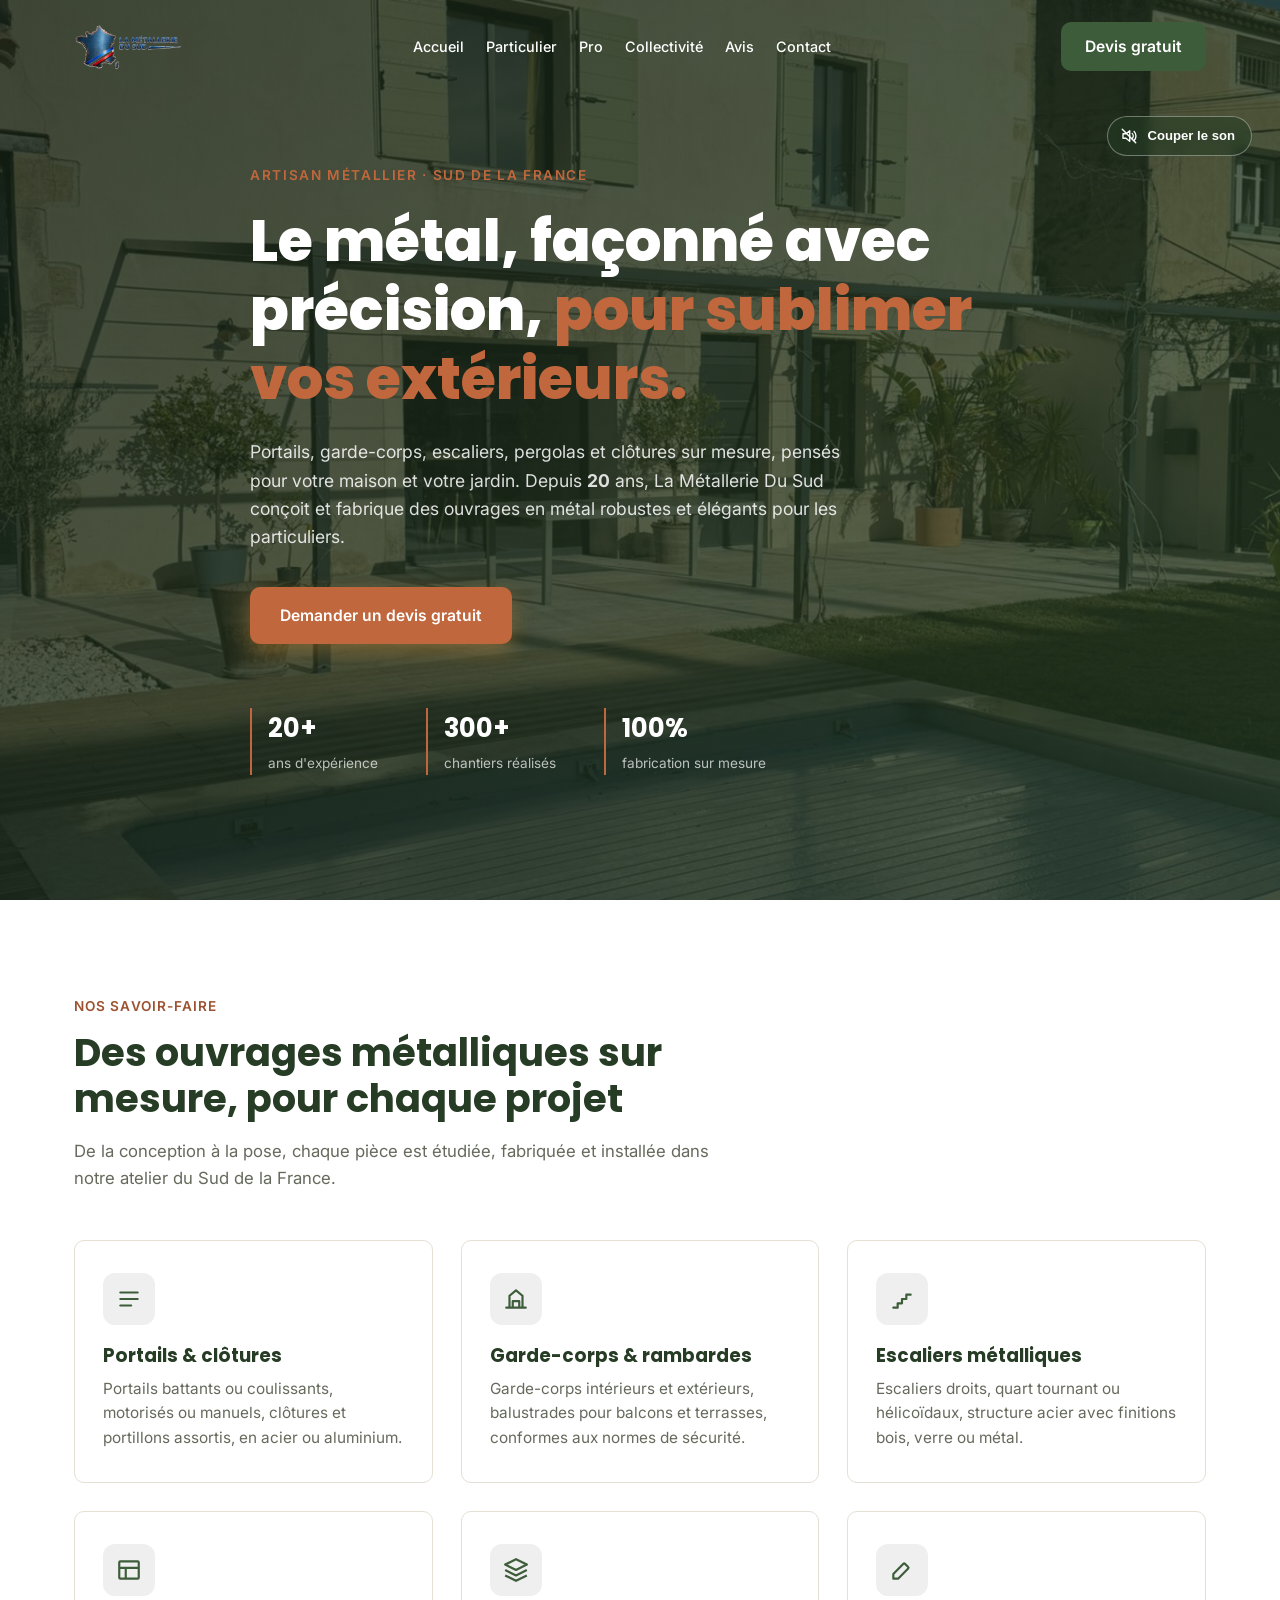
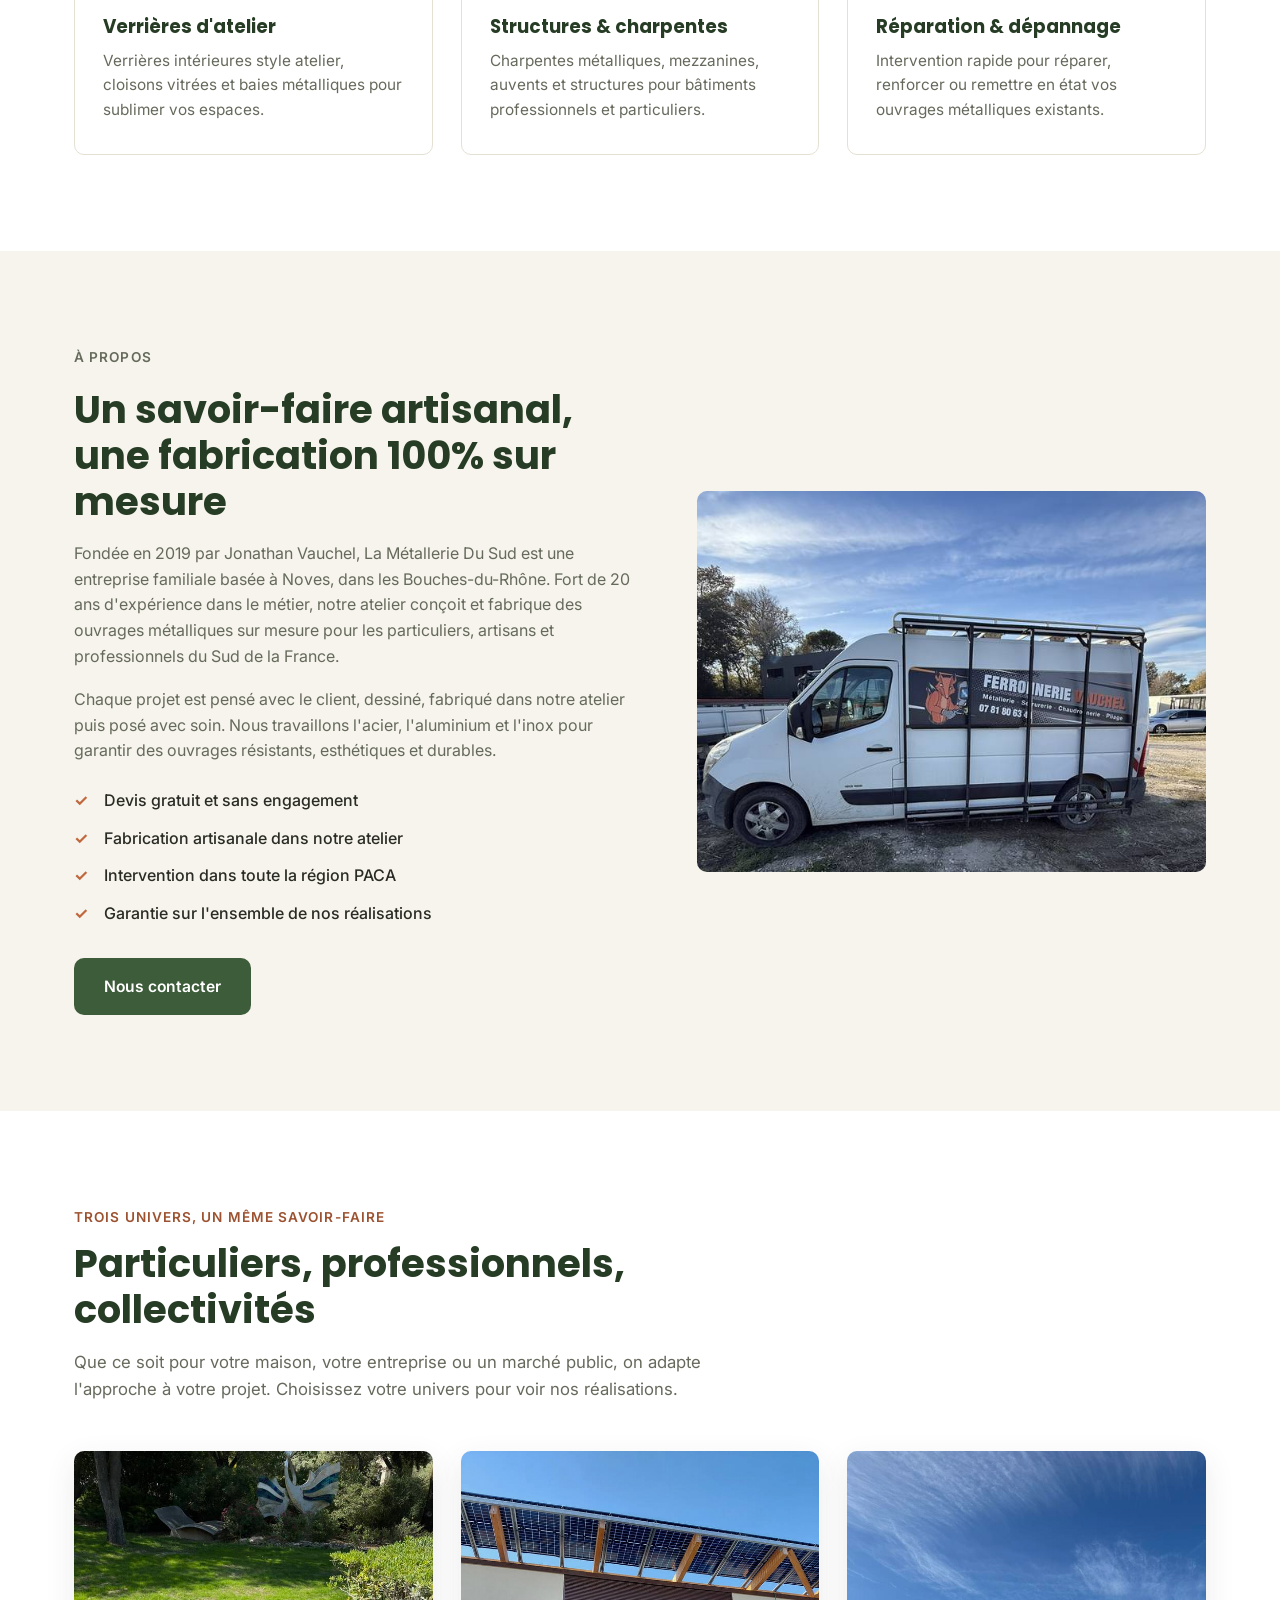
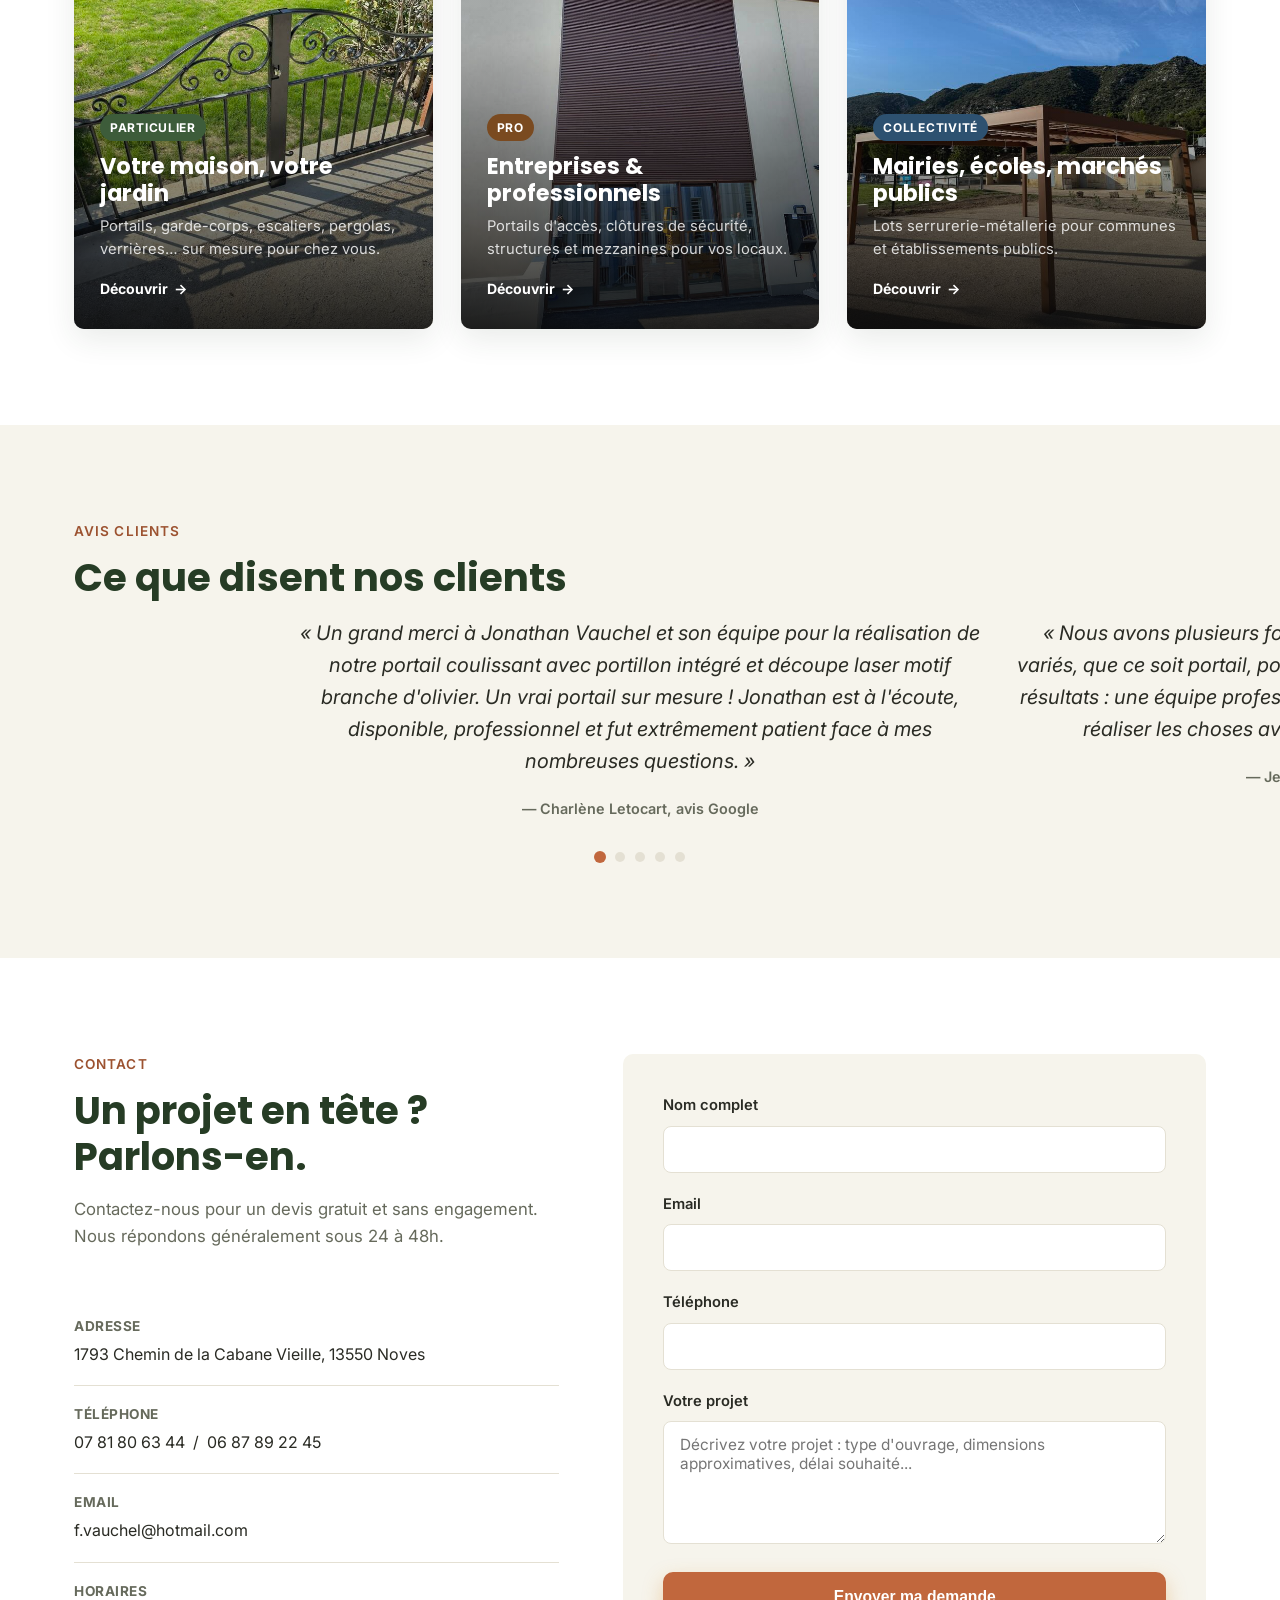
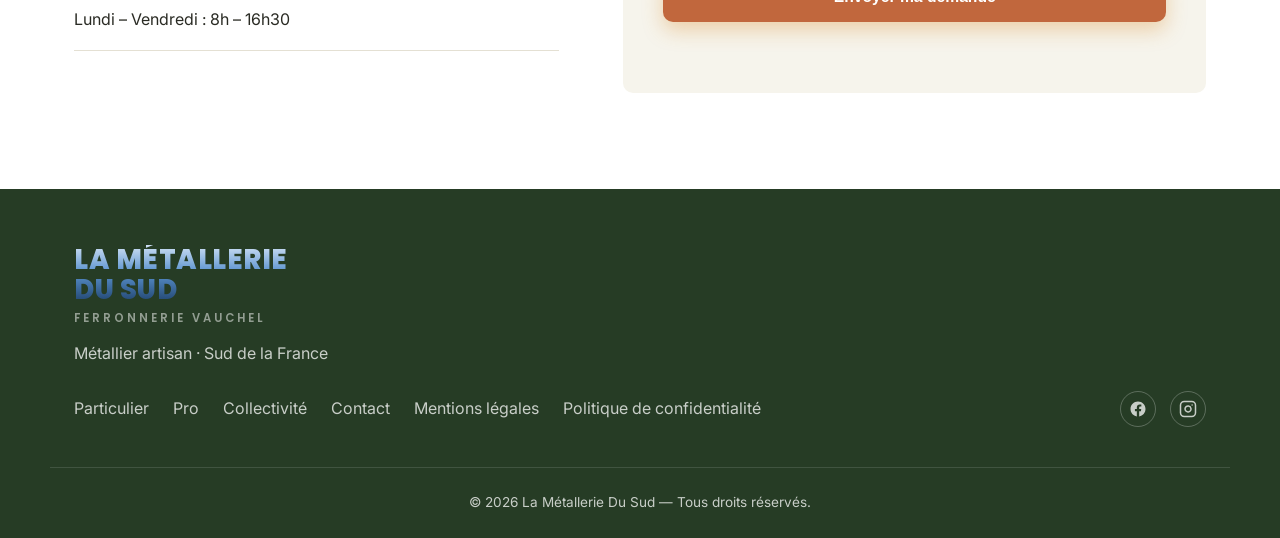
==== index.html @ c9670562 "Add files via upload" ====
<!DOCTYPE html>
<html lang="fr">
<head>
  <meta charset="UTF-8" />
  <meta name="viewport" content="width=device-width, initial-scale=1.0" />
  <title>La Métallerie Du Sud | Métallier artisan &ndash; Portails, Garde-corps, Escaliers sur mesure</title>
  <meta name="description" content="La Métallerie Du Sud, artisan métallier dans le Sud de la France : portails, garde-corps, escaliers, verrières et structures métalliques sur mesure. Devis gratuit." />

  <!-- ============================================================
       POLICE (optionnel) : tu peux remplacer par une autre police
       Google Fonts, ou la supprimer si tu préfères une police système.
  ============================================================= -->
  <link rel="preconnect" href="https://fonts.googleapis.com" />
  <link rel="preconnect" href="https://fonts.gstatic.com" crossorigin />
  <link href="https://fonts.googleapis.com/css2?family=Poppins:wght@600;700;800&family=Inter:wght@400;500;600&display=swap" rel="stylesheet" />

  <link rel="stylesheet" href="css/style.css" />

  <!-- Favicon simple (à remplacer par ton propre favicon.ico si tu en as un) -->
  <link rel="icon" href="data:image/svg+xml,<svg xmlns=%22http://www.w3.org/2000/svg%22 viewBox=%220 0 100 100%22><text y=%22.9em%22 font-size=%2290%22>🔩</text></svg>" />
</head>
<body>

  <!-- ============================================================
       HEADER / NAVIGATION
  ============================================================= -->
  <header class="site-header" id="site-header">
    <div class="container header-inner">
      <a href="#accueil" class="logo">
        <img src="[data-uri]" alt="La Métallerie Du Sud - Ferronnerie Vauchel" class="logo-img" />
      </a>

      <nav class="main-nav" id="main-nav">
        <ul>
          <li><a href="#accueil" class="nav-link">Accueil</a></li>
          <li><a href="particulier.html" class="nav-link">Particulier</a></li>
          <li><a href="tertiaire.html" class="nav-link">Pro</a></li>
          <li><a href="collectivite.html" class="nav-link">Collectivité</a></li>
          <li><a href="#avis" class="nav-link">Avis</a></li>
          <li><a href="#contact" class="nav-link">Contact</a></li>
        </ul>
      </nav>

      <a href="#contact" class="btn btn-primary btn-header">Devis gratuit</a>

      <button class="burger" id="burger" aria-label="Ouvrir le menu" aria-expanded="false">
        <span></span><span></span><span></span>
      </button>
    </div>
  </header>

  <button type="button" id="sound-toggle" class="sound-toggle" aria-pressed="false" aria-label="Activer l'ambiance sonore (chants d'oiseaux)">
    <svg class="sound-icon" viewBox="0 0 24 24" fill="none" aria-hidden="true">
      <path d="M4 9v6h4l5 4V5L8 9H4Z" stroke="currentColor" stroke-width="1.8" stroke-linejoin="round"/>
      <path class="wave" d="M16.2 8.5a5 5 0 0 1 0 7M18.8 6a8.5 8.5 0 0 1 0 12" stroke="currentColor" stroke-width="1.8" stroke-linecap="round"/>
      <path class="muted-line" d="M3 3l18 18" stroke="currentColor" stroke-width="1.8" stroke-linecap="round"/>
    </svg>
    <span class="sound-label-off">Ambiance sonore</span>
    <span class="sound-label-on">Couper le son</span>
  </button>
  <audio id="ambiance-audio" loop preload="auto">
    <source src="[data-uri]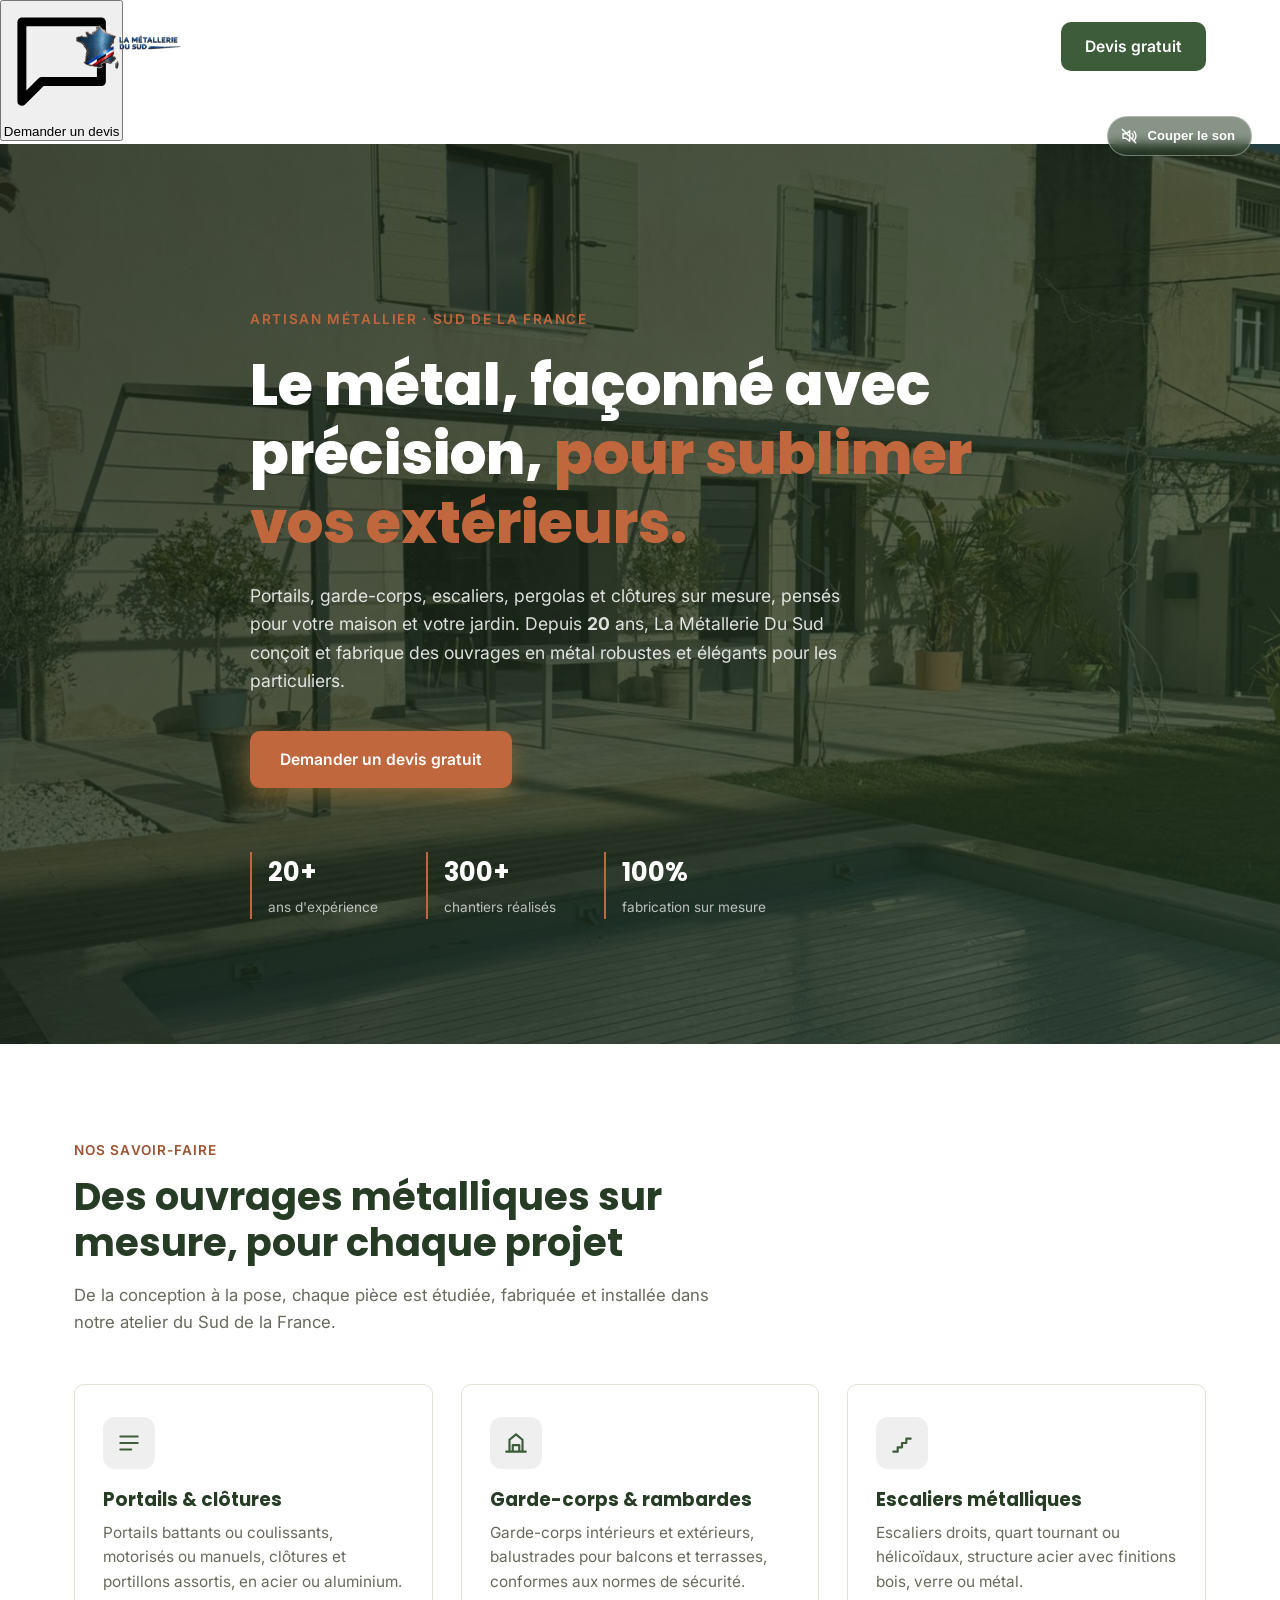
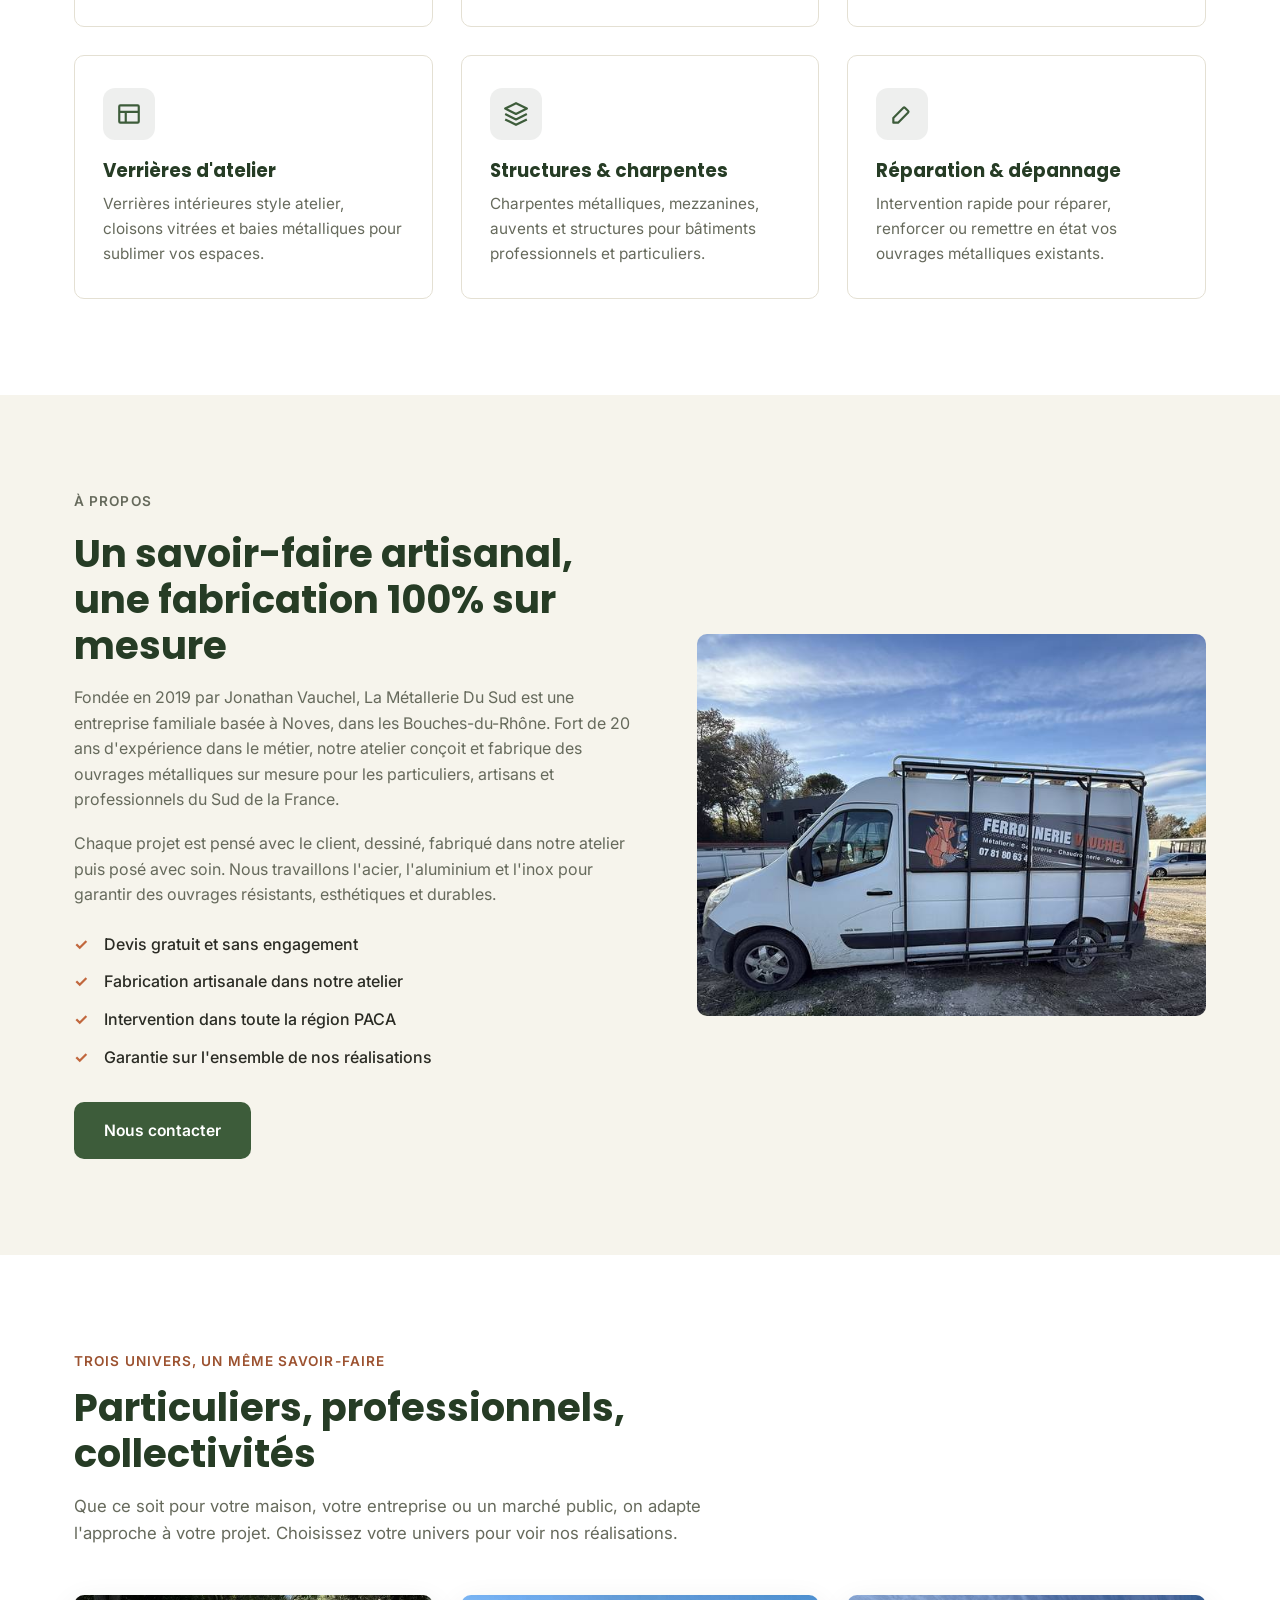
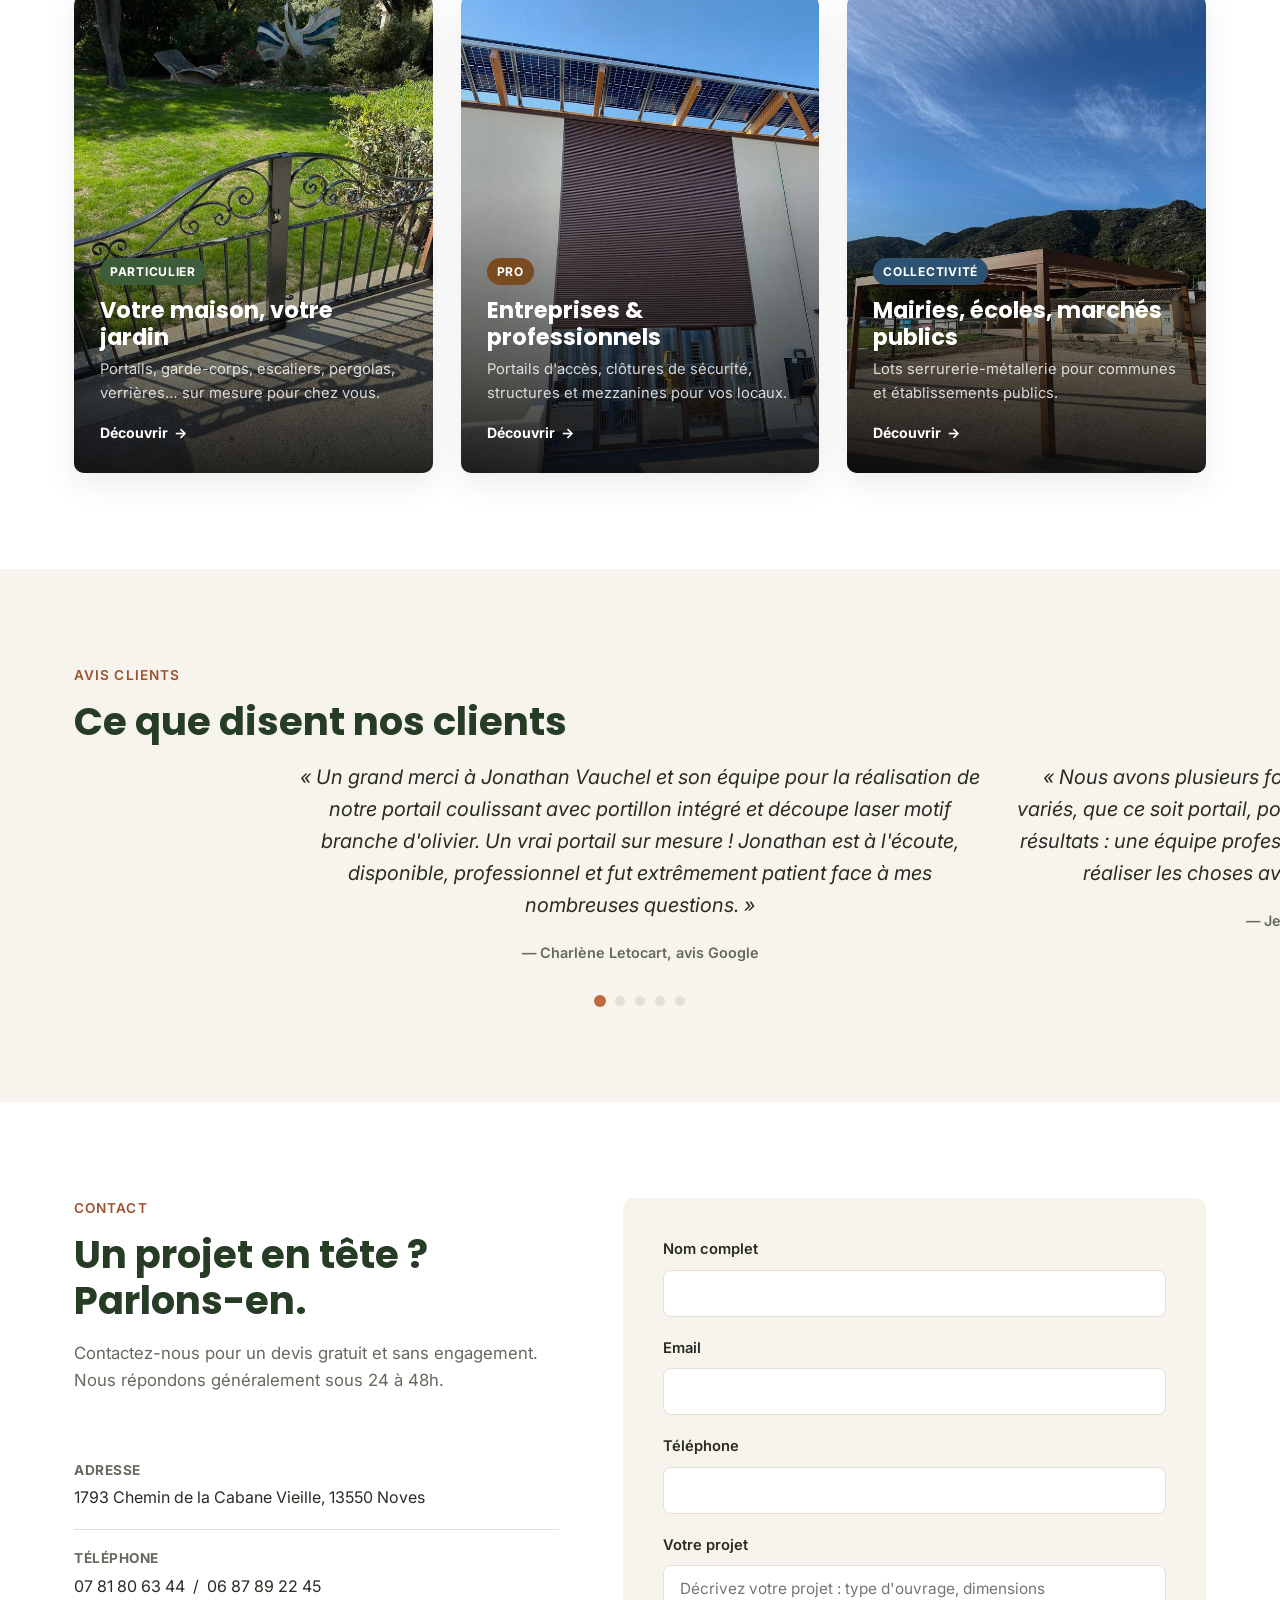
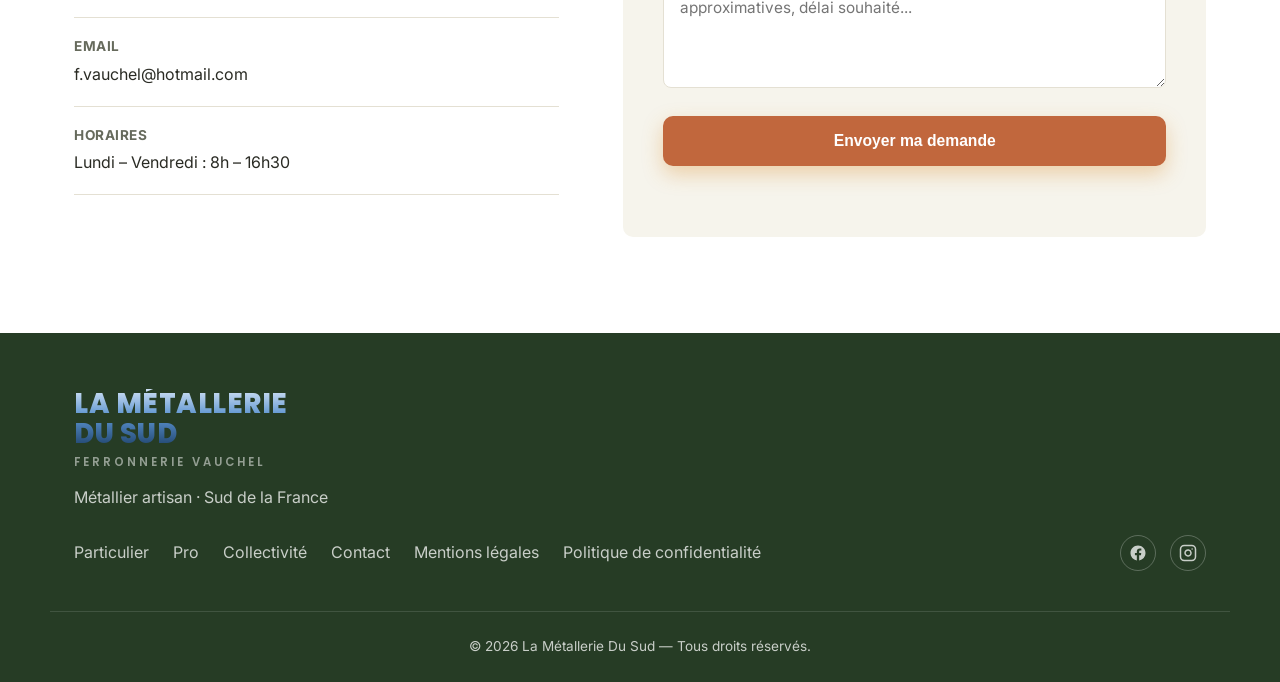
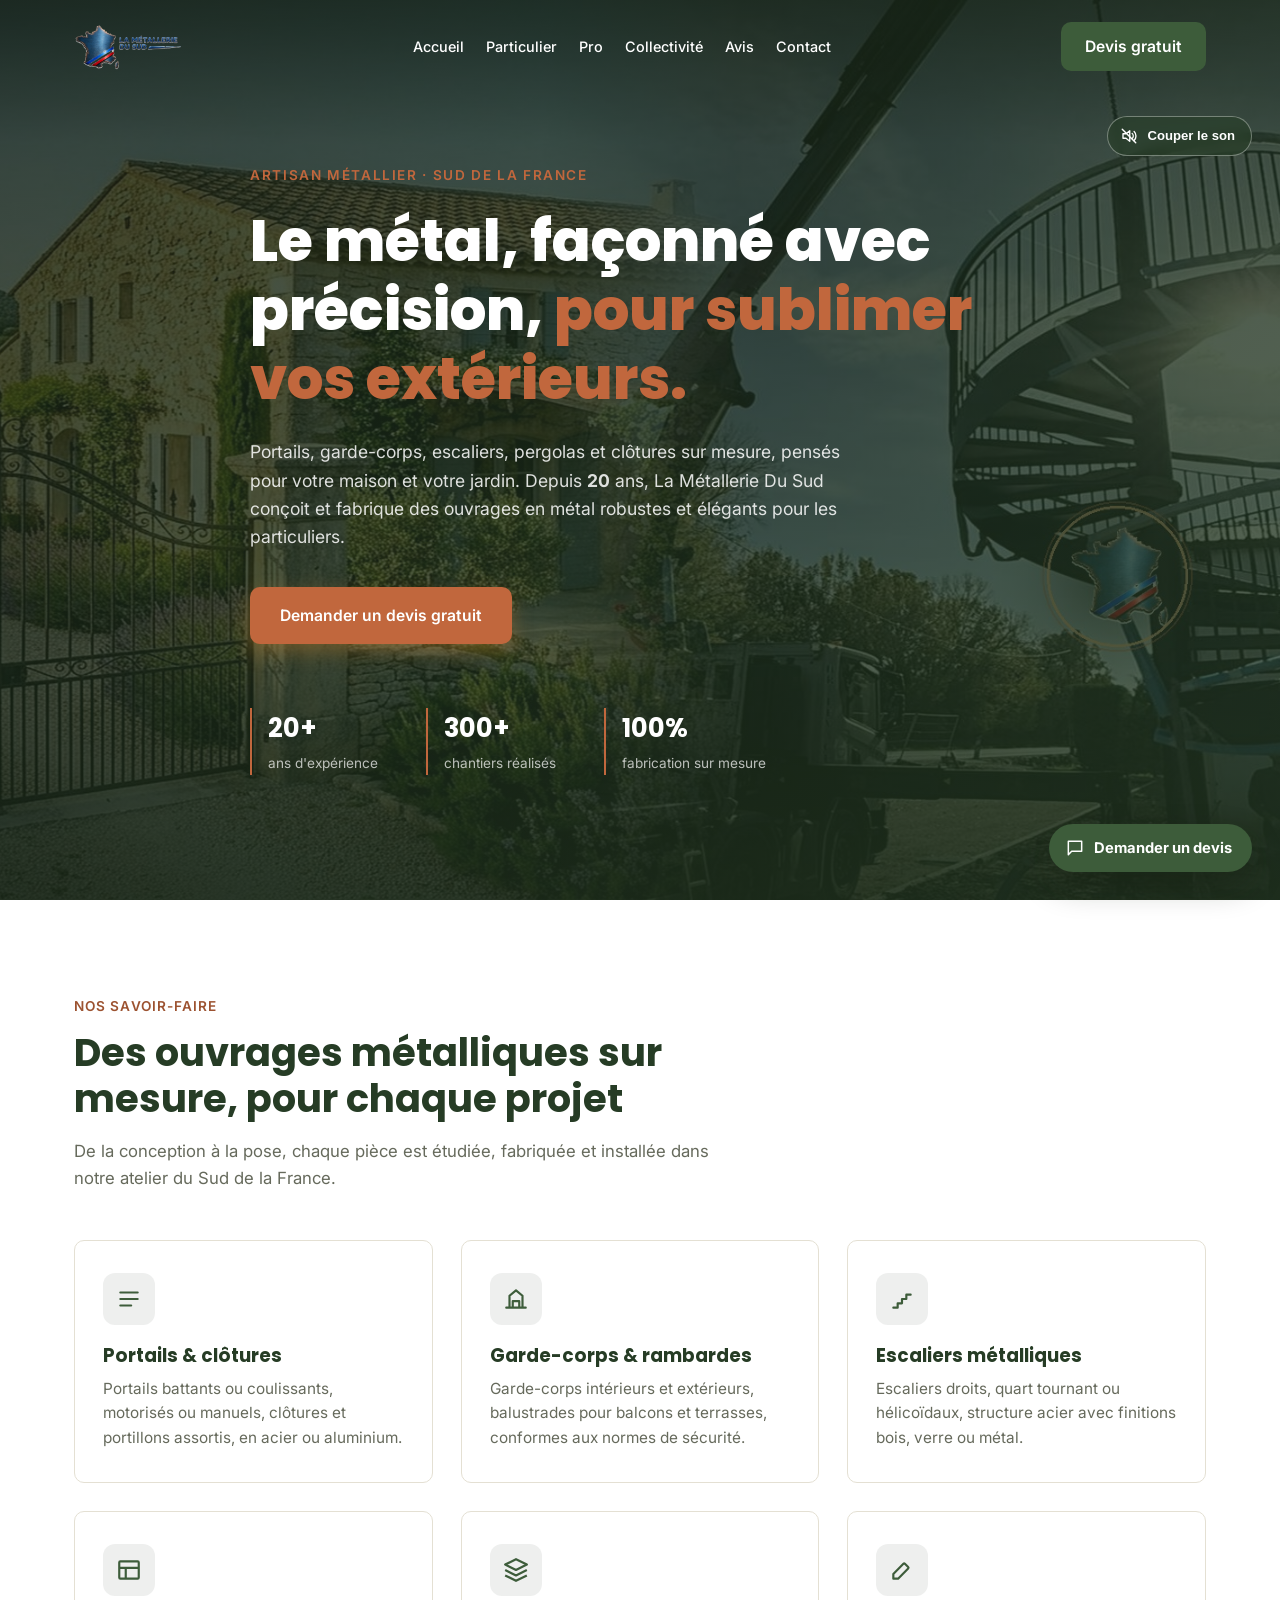
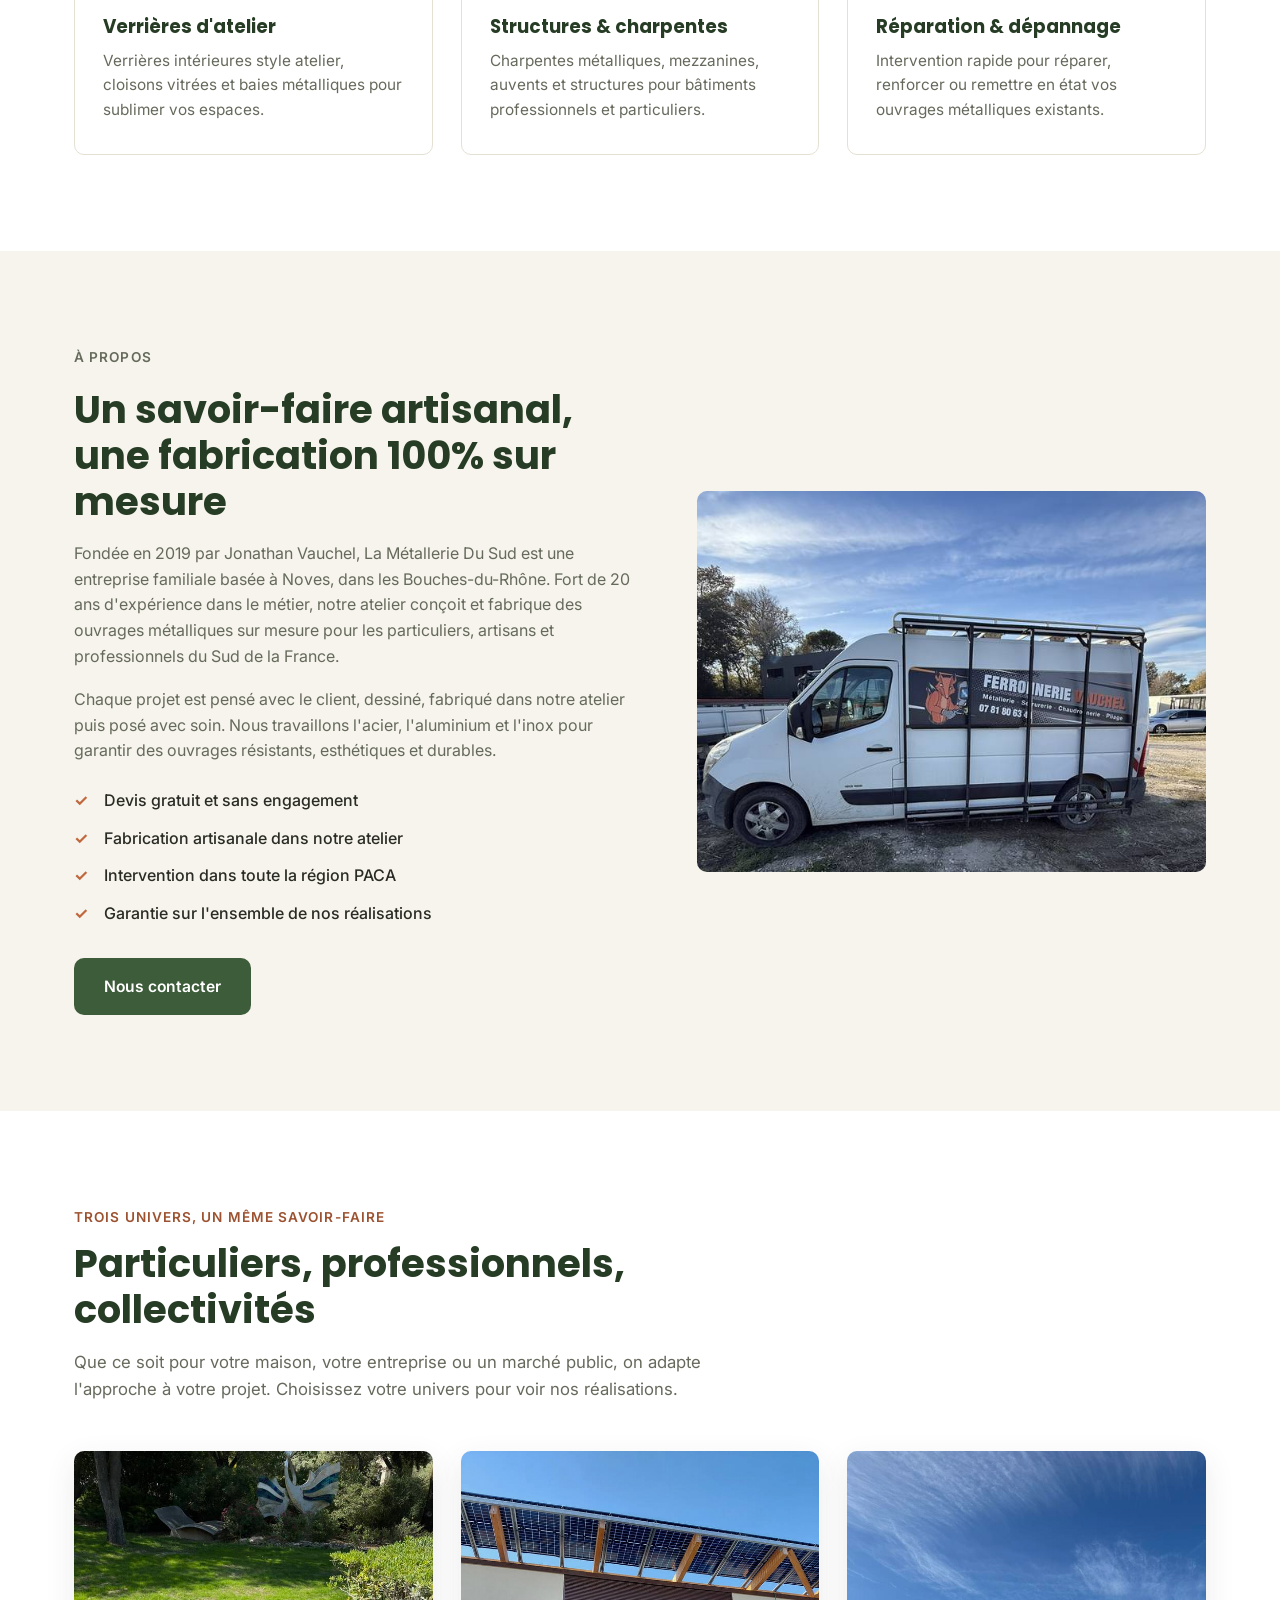
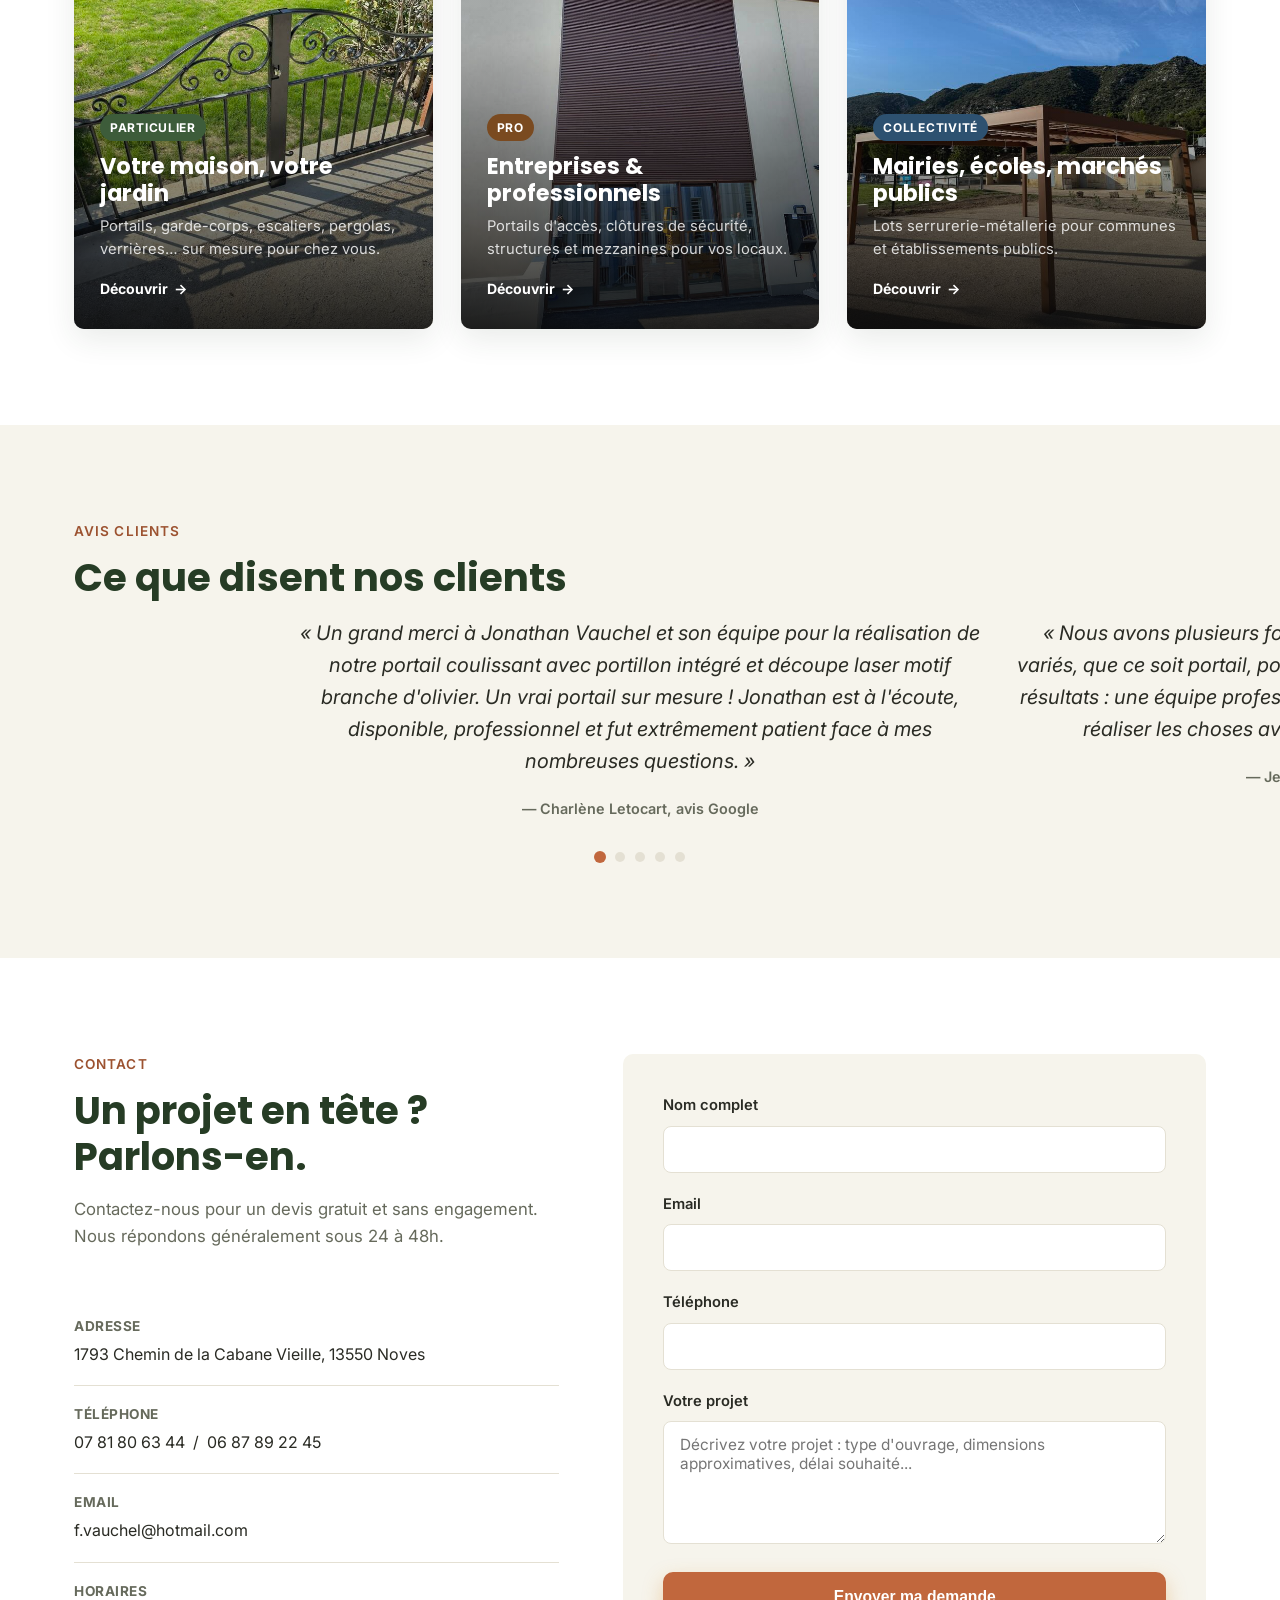
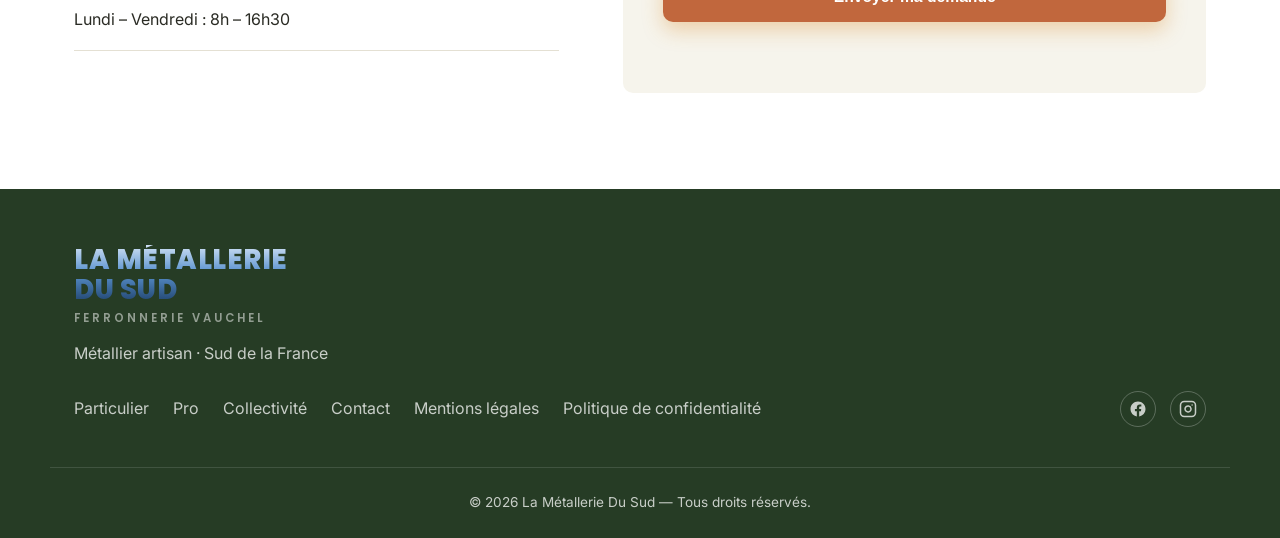
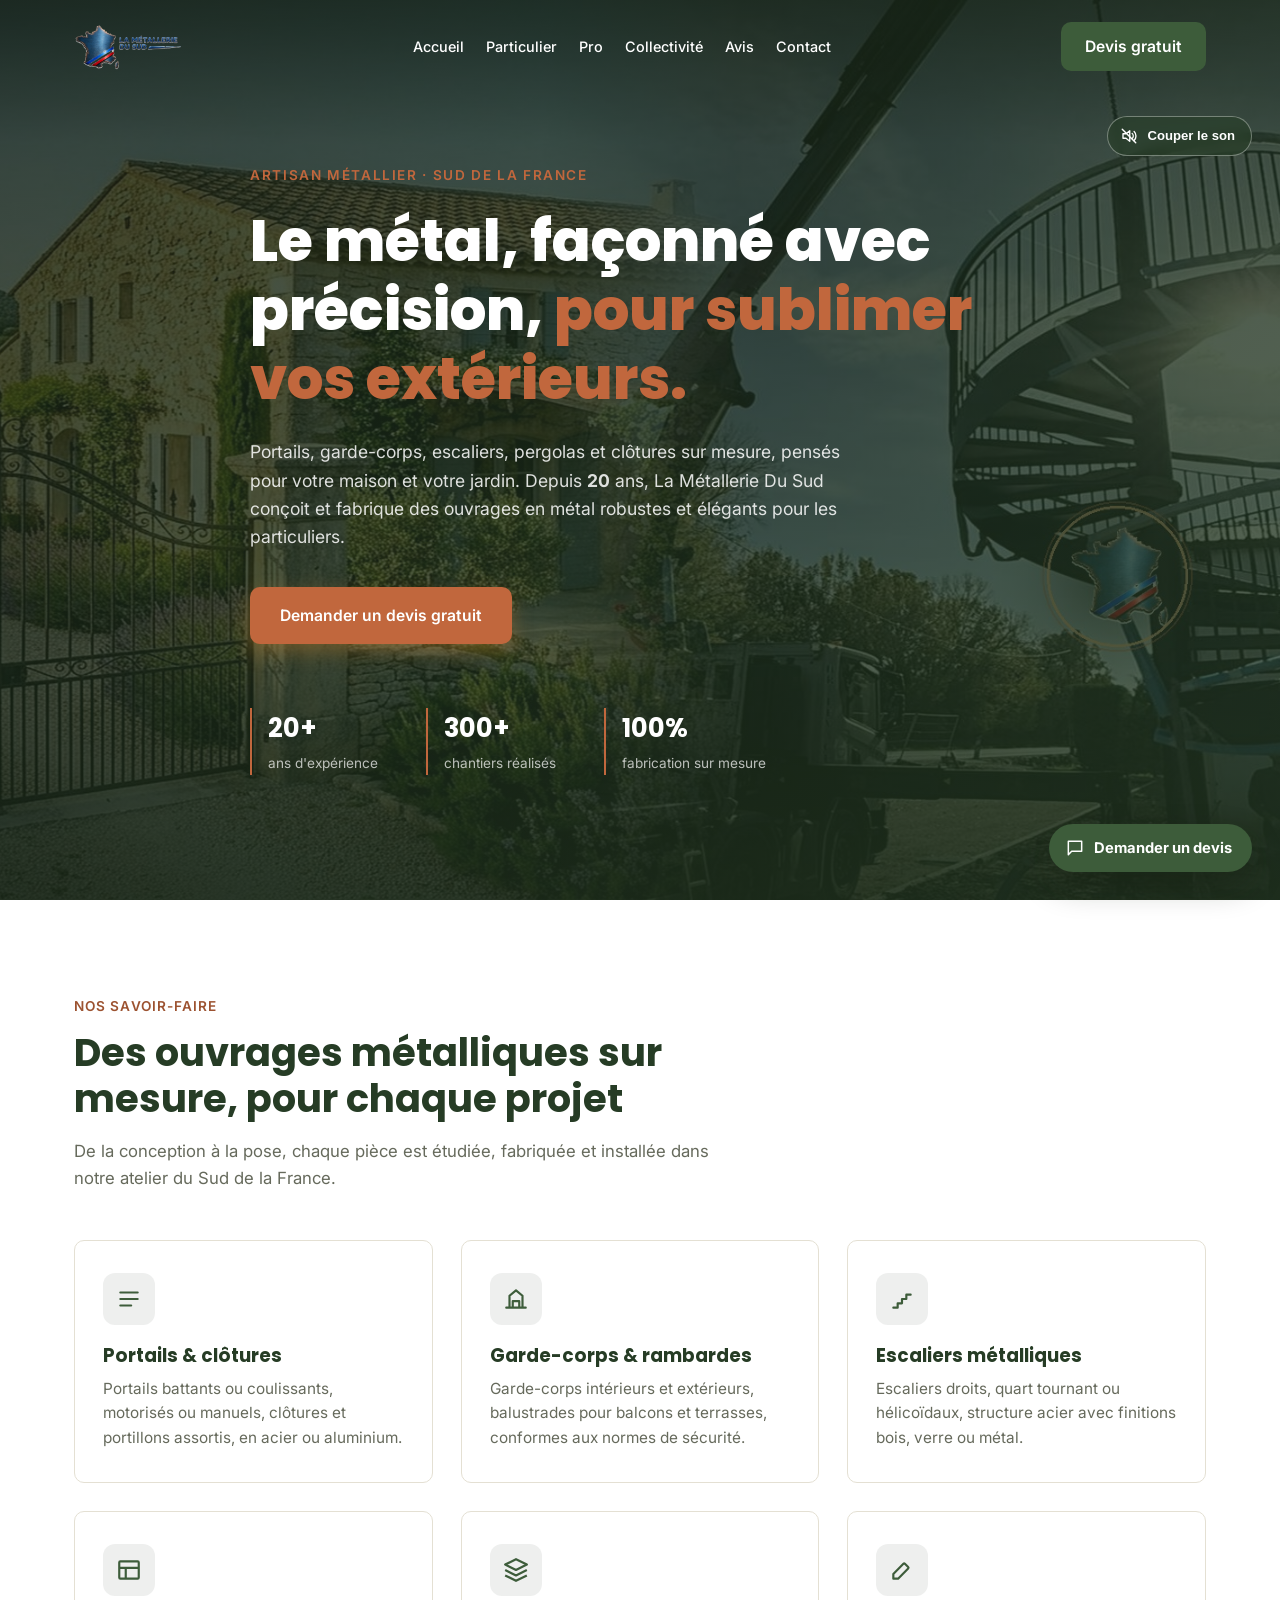
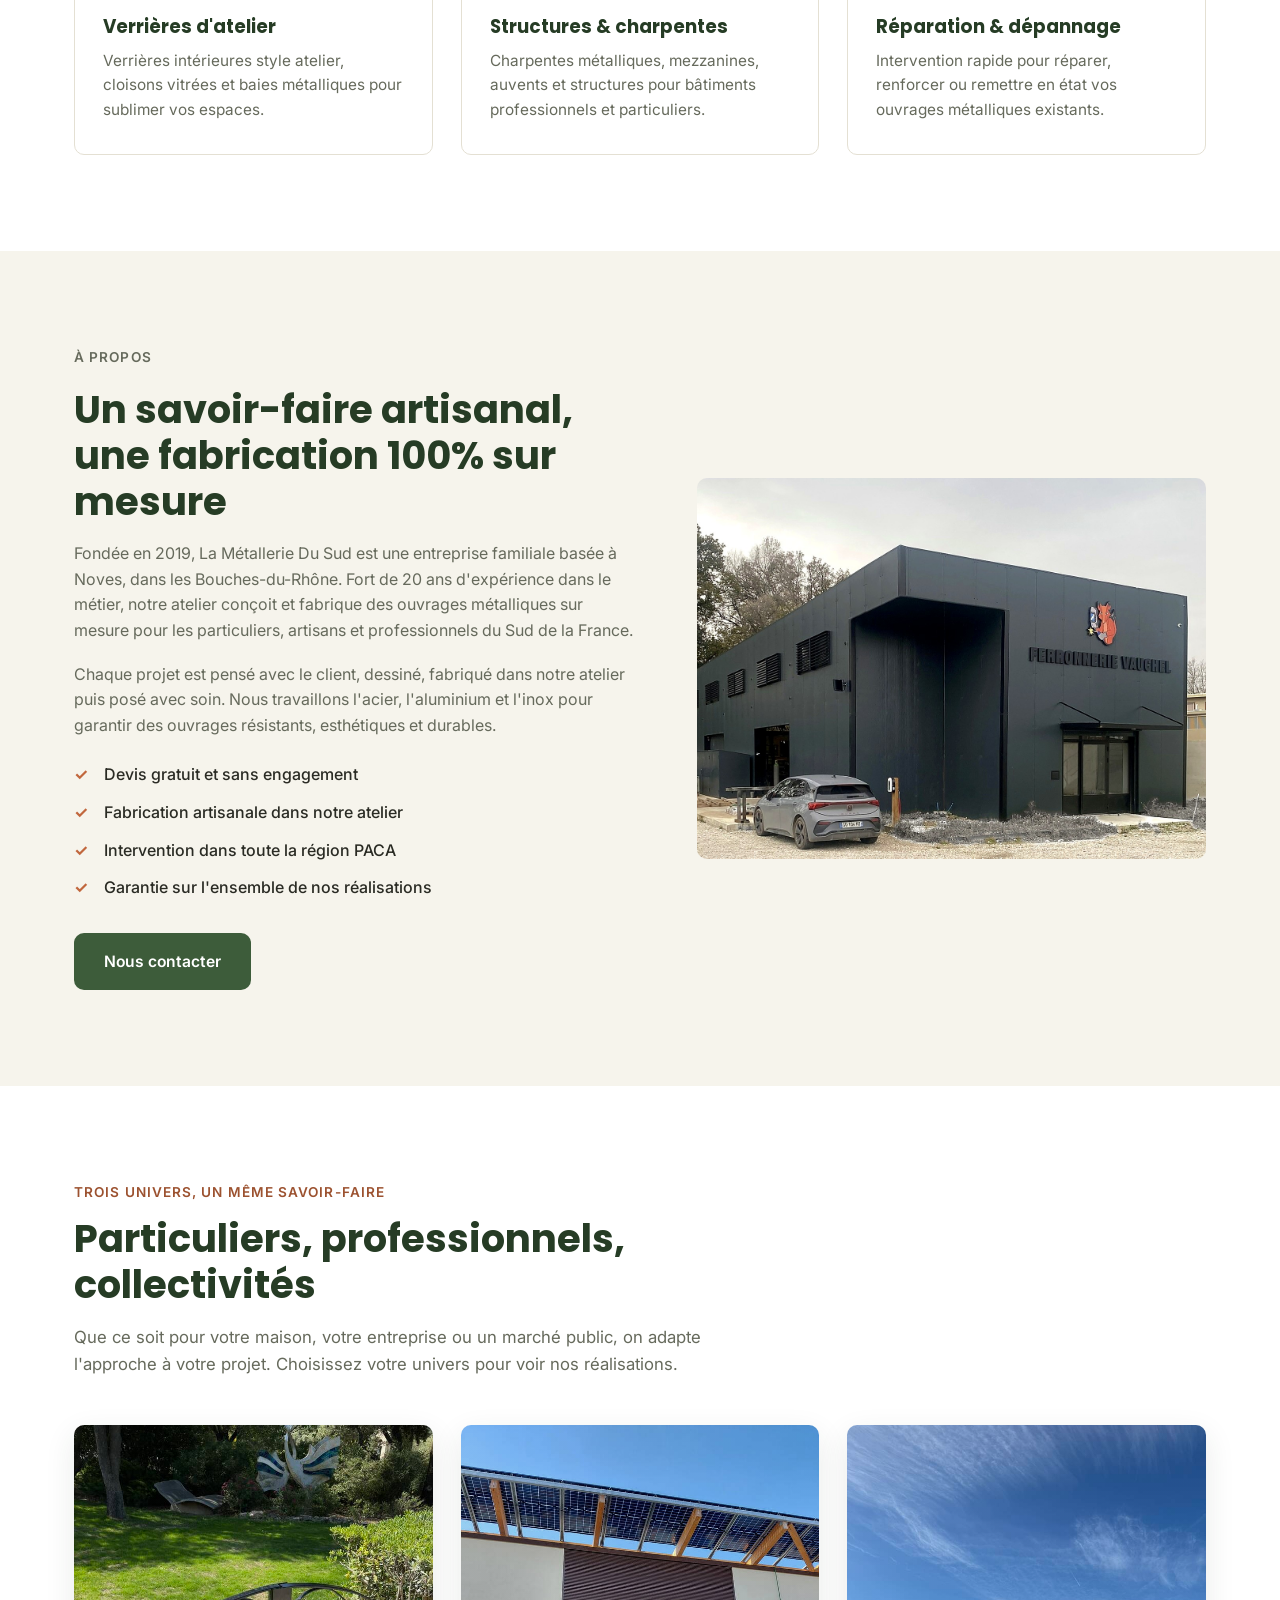
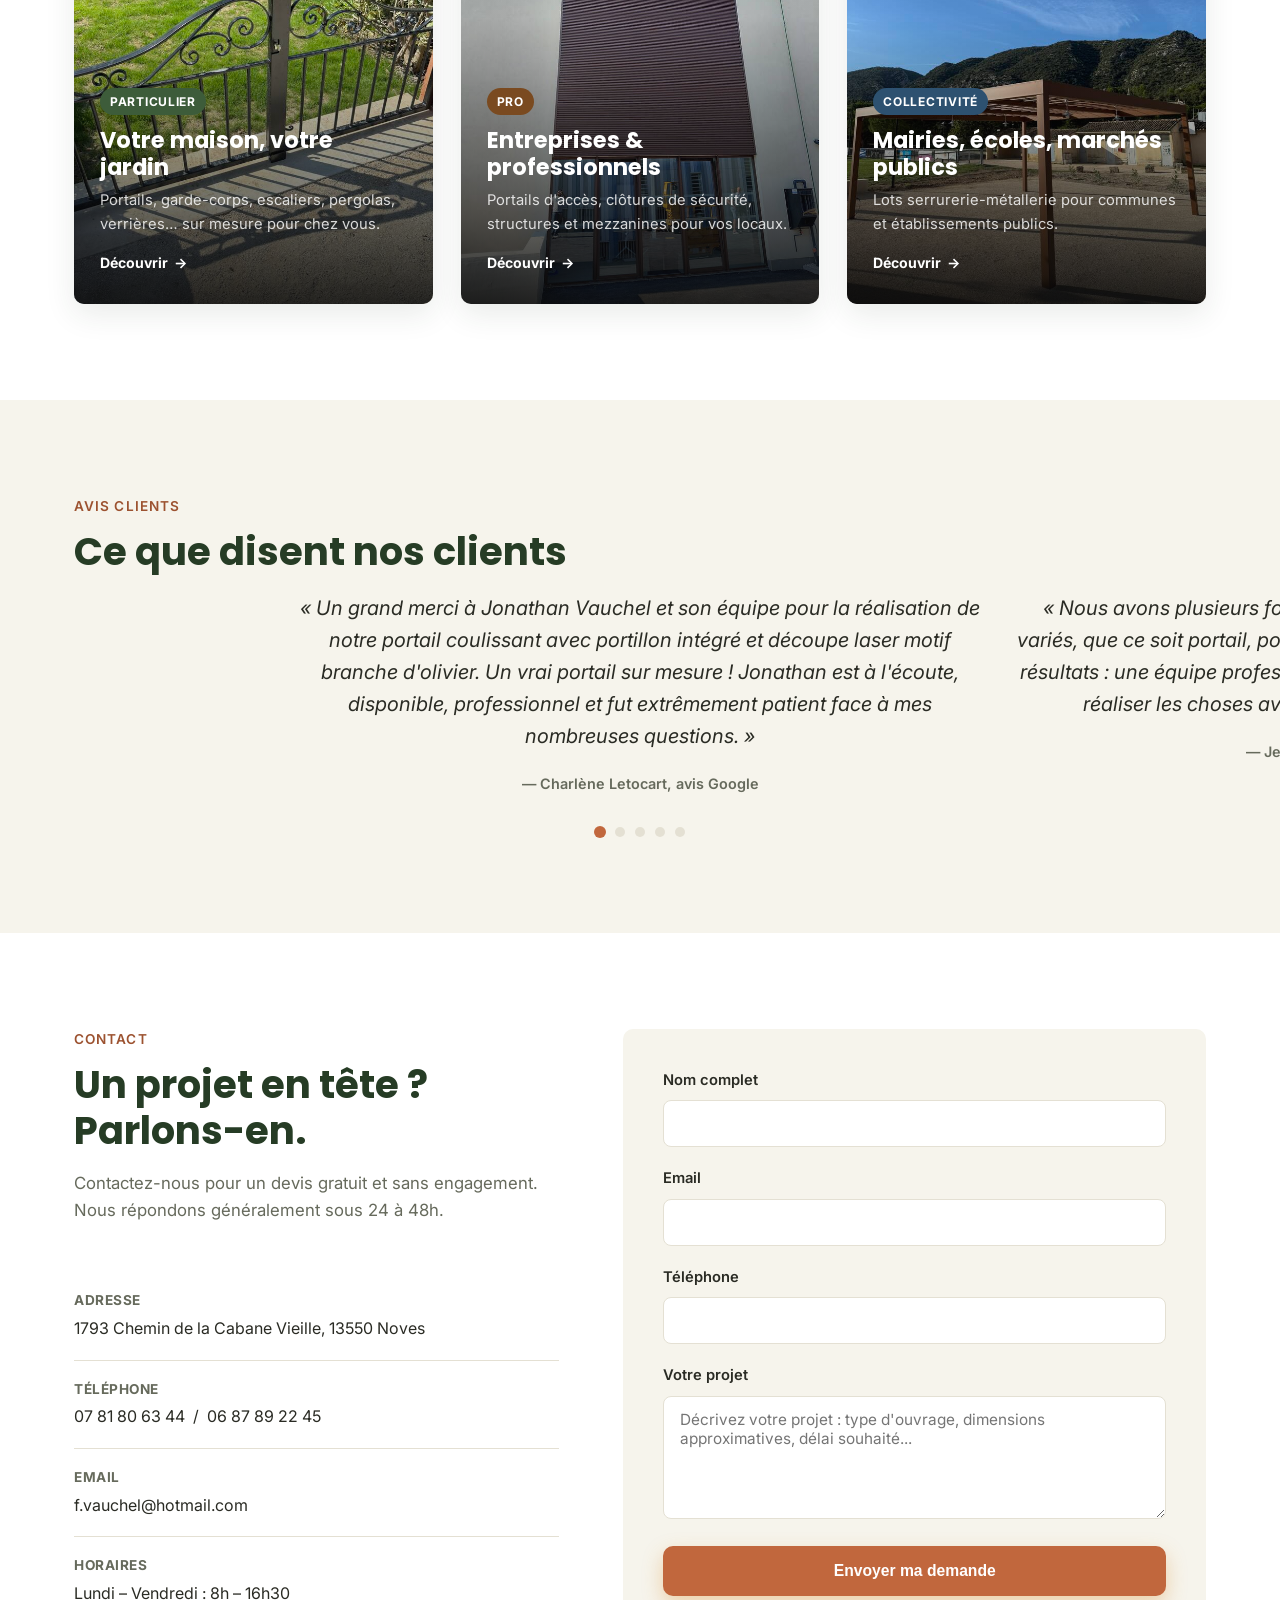
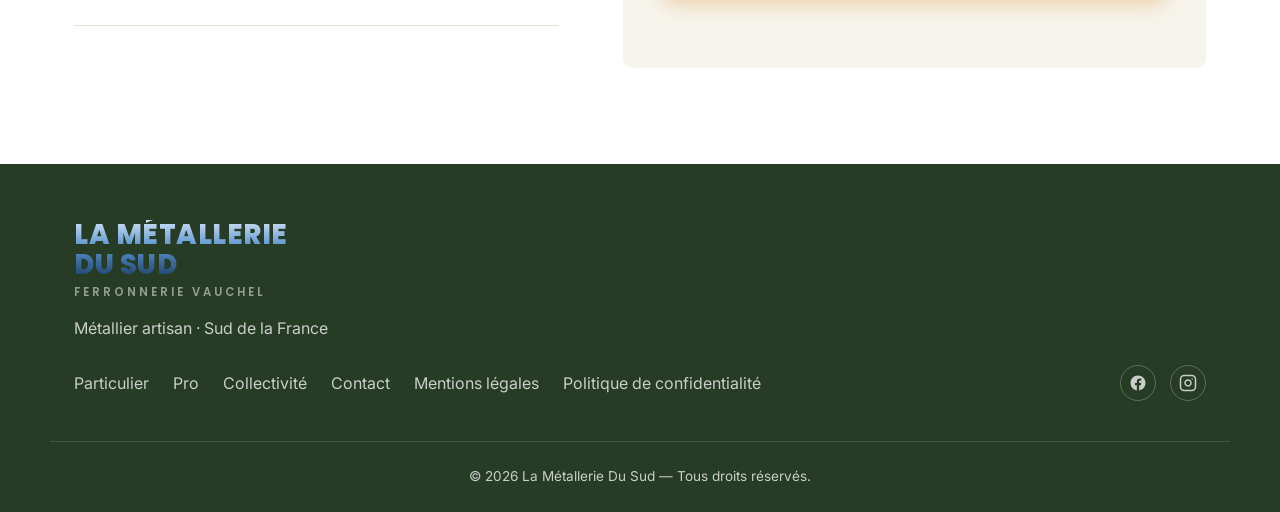
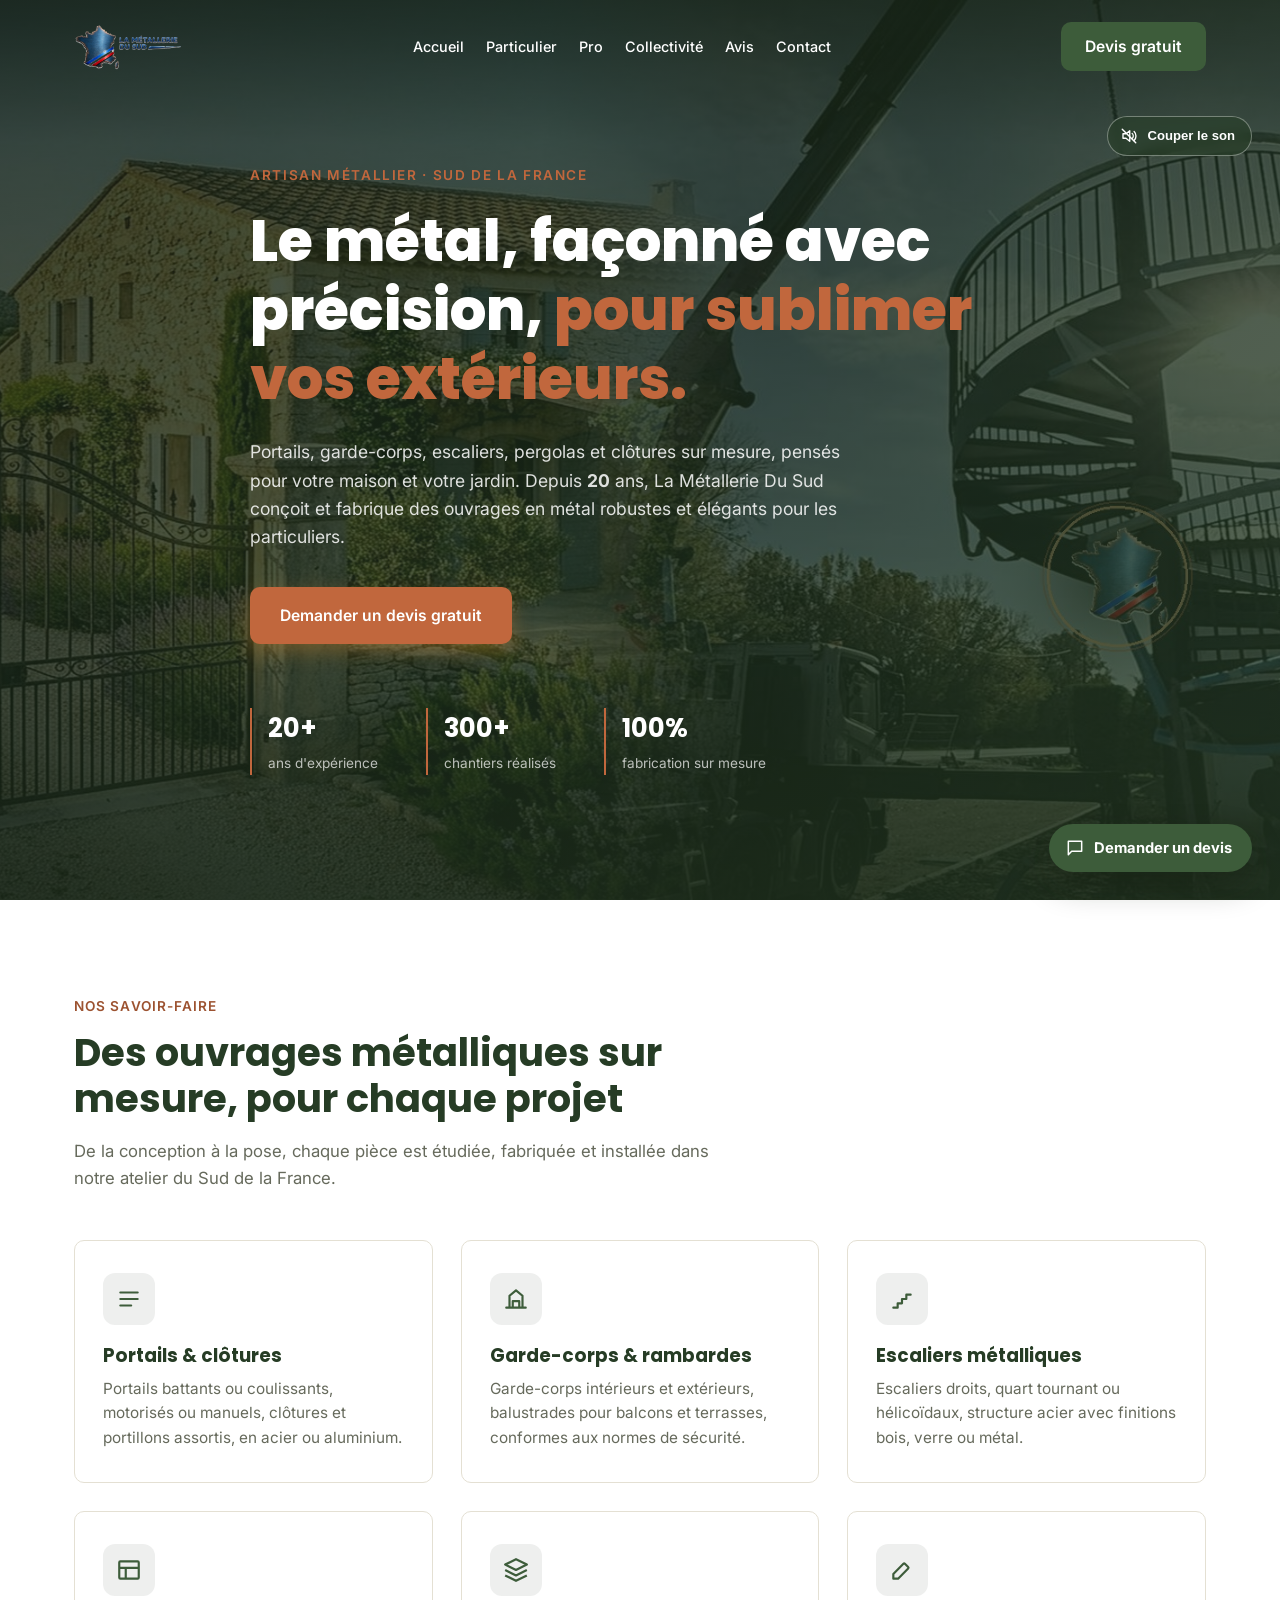
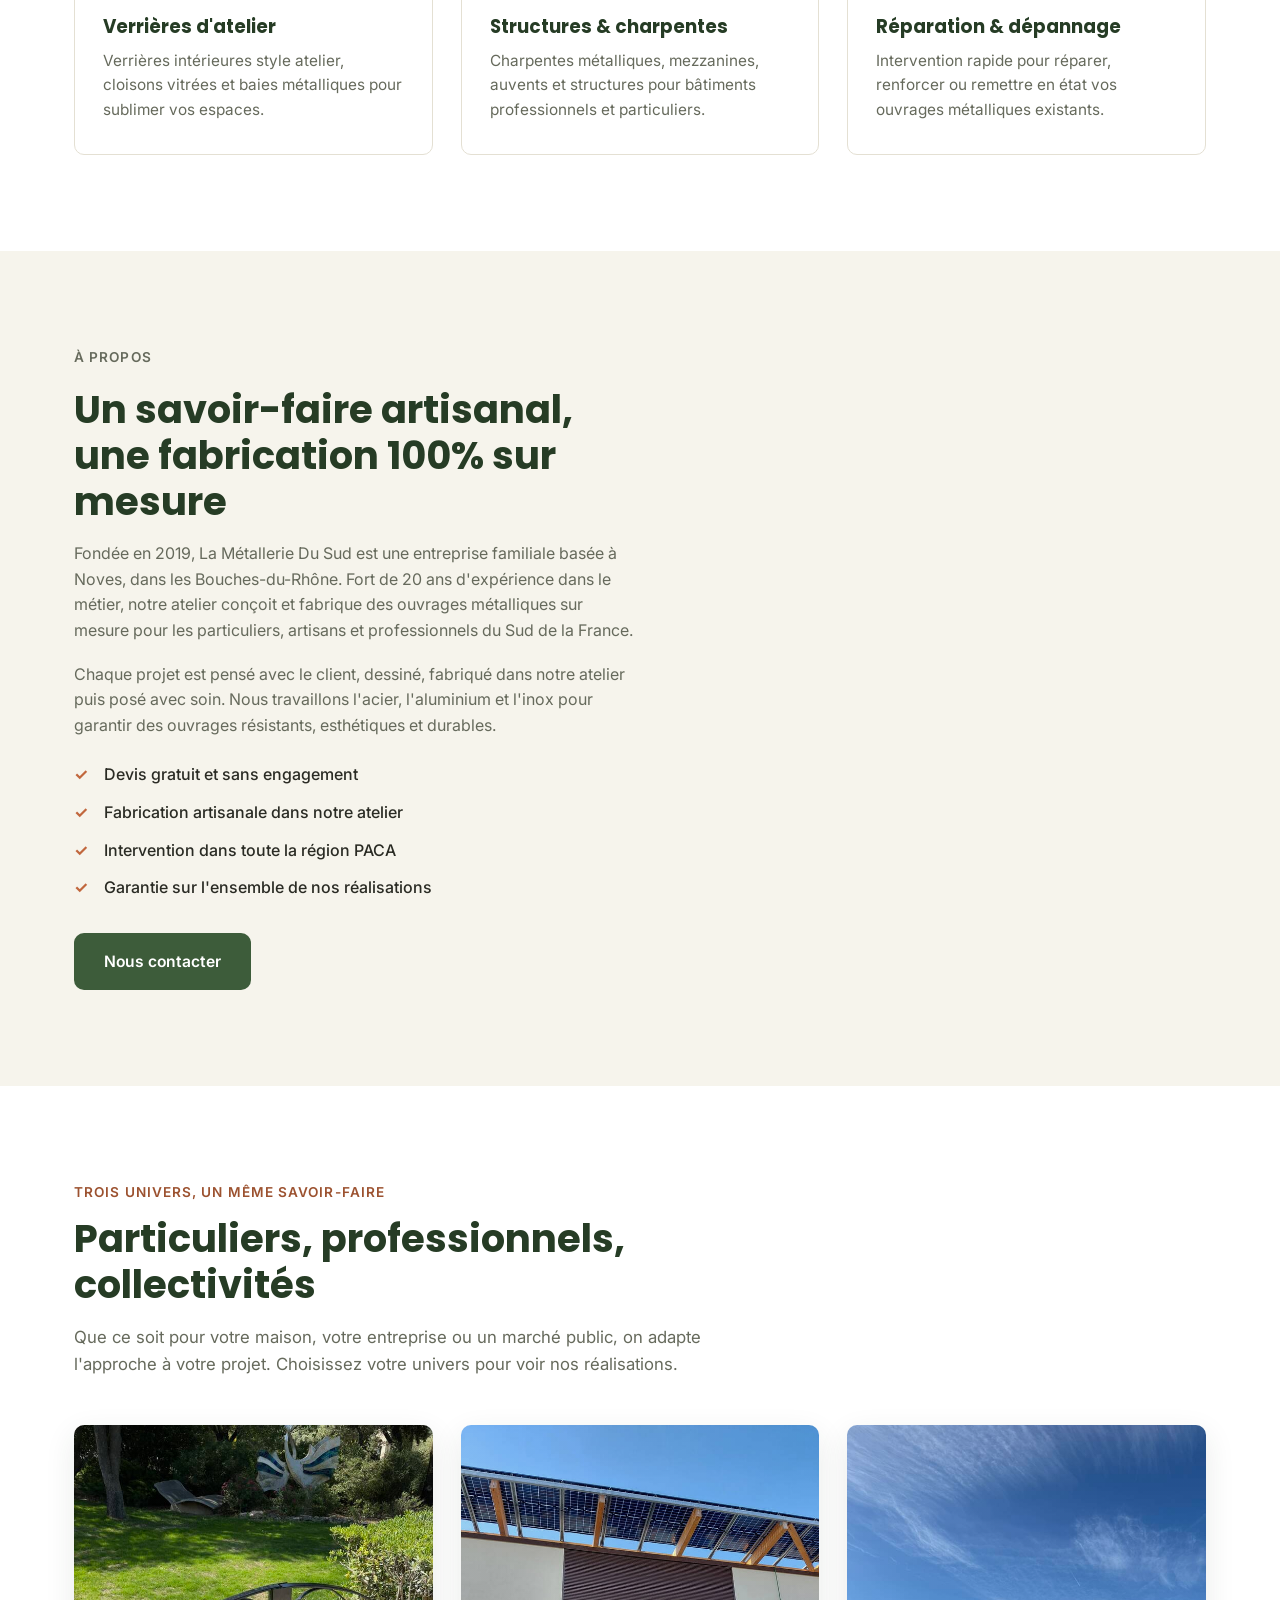
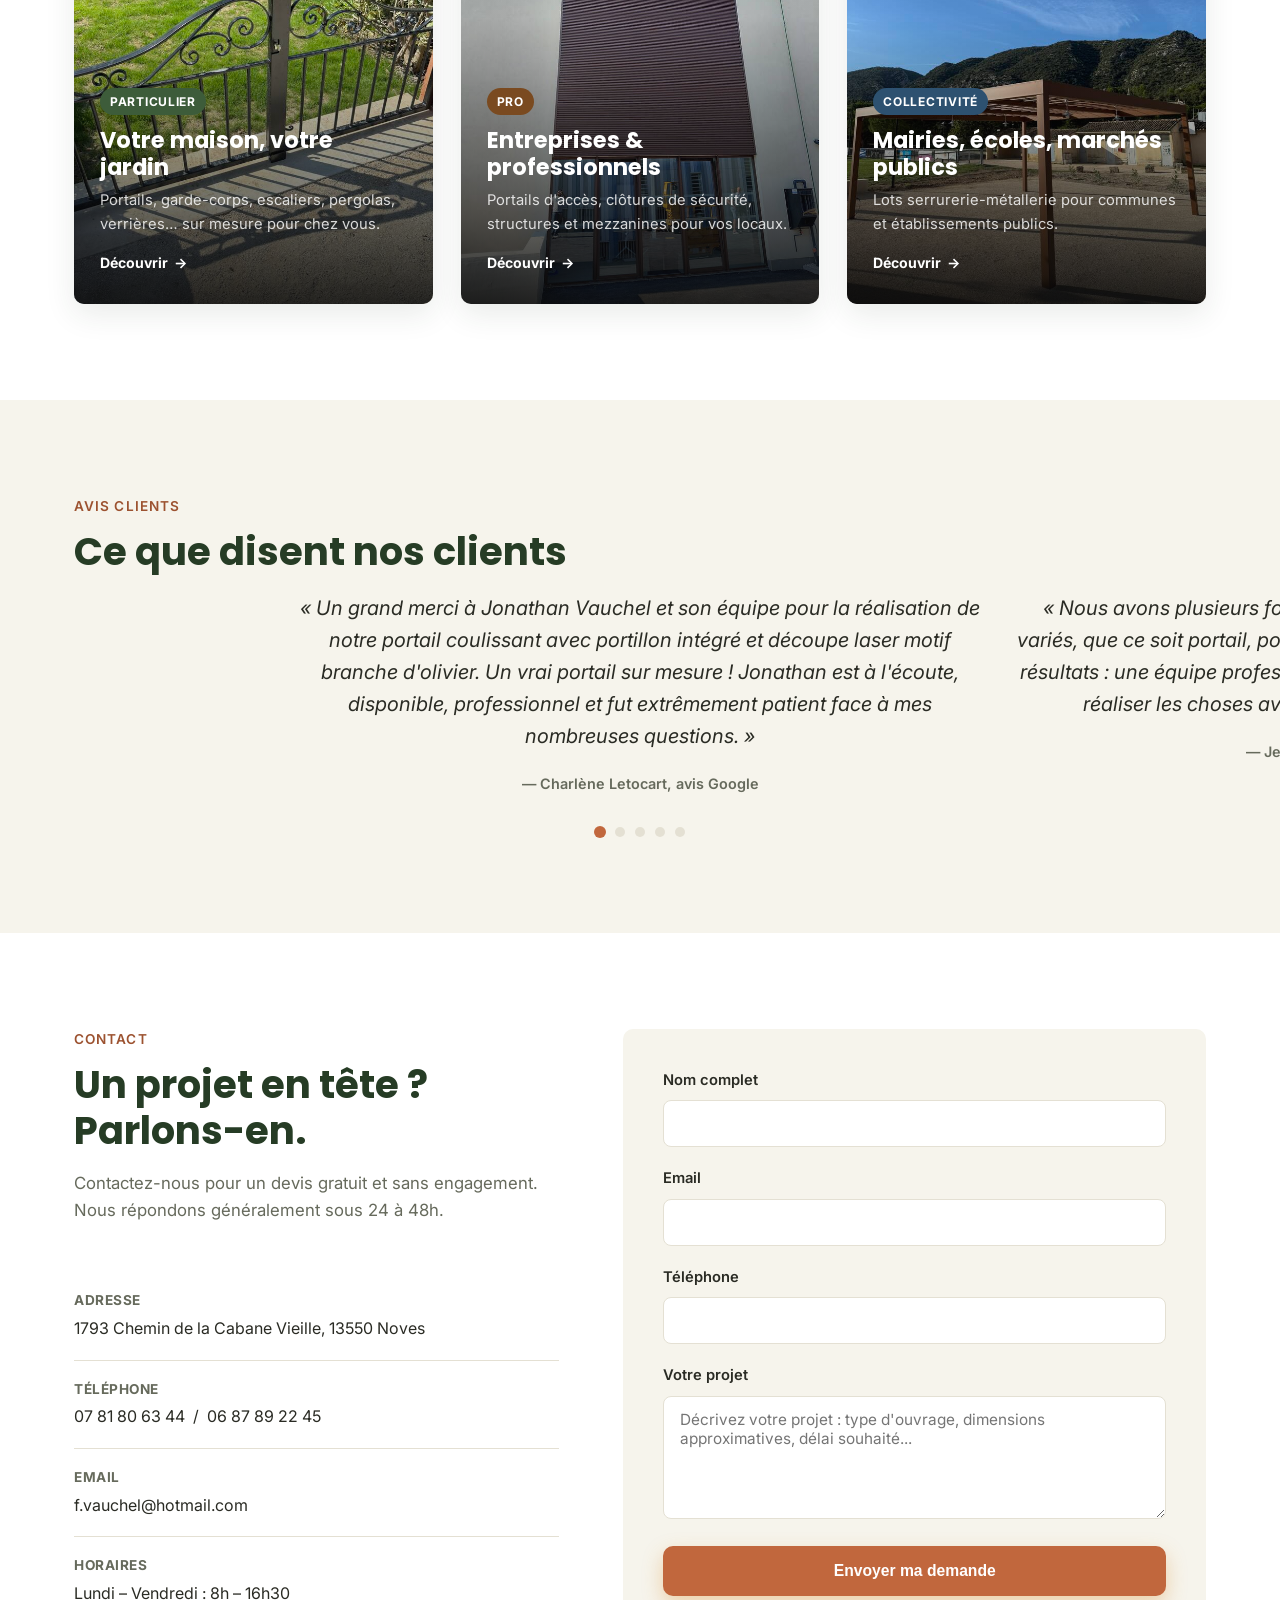
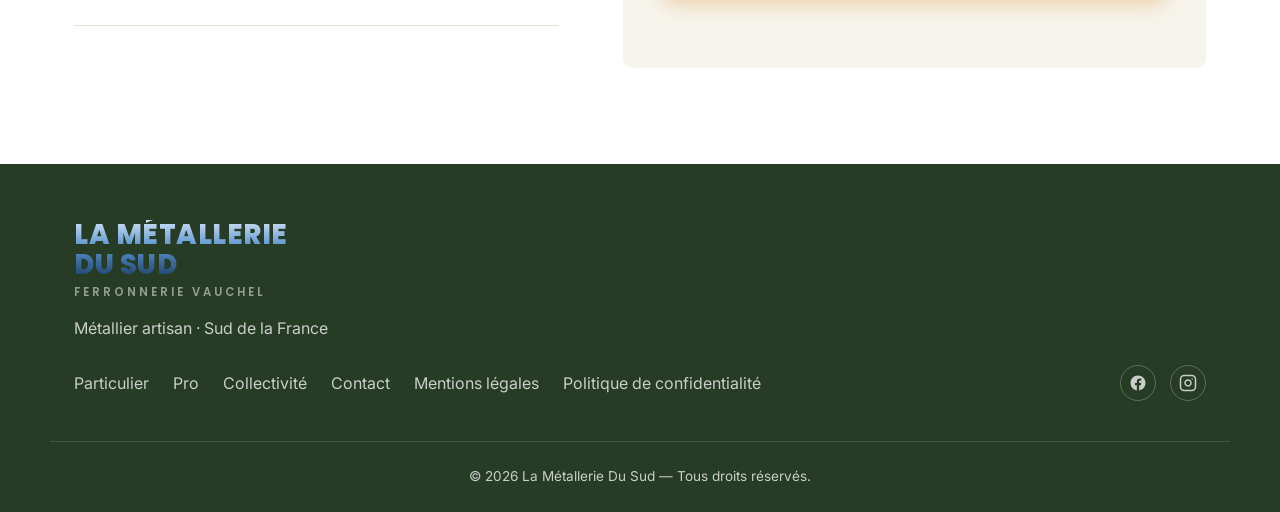
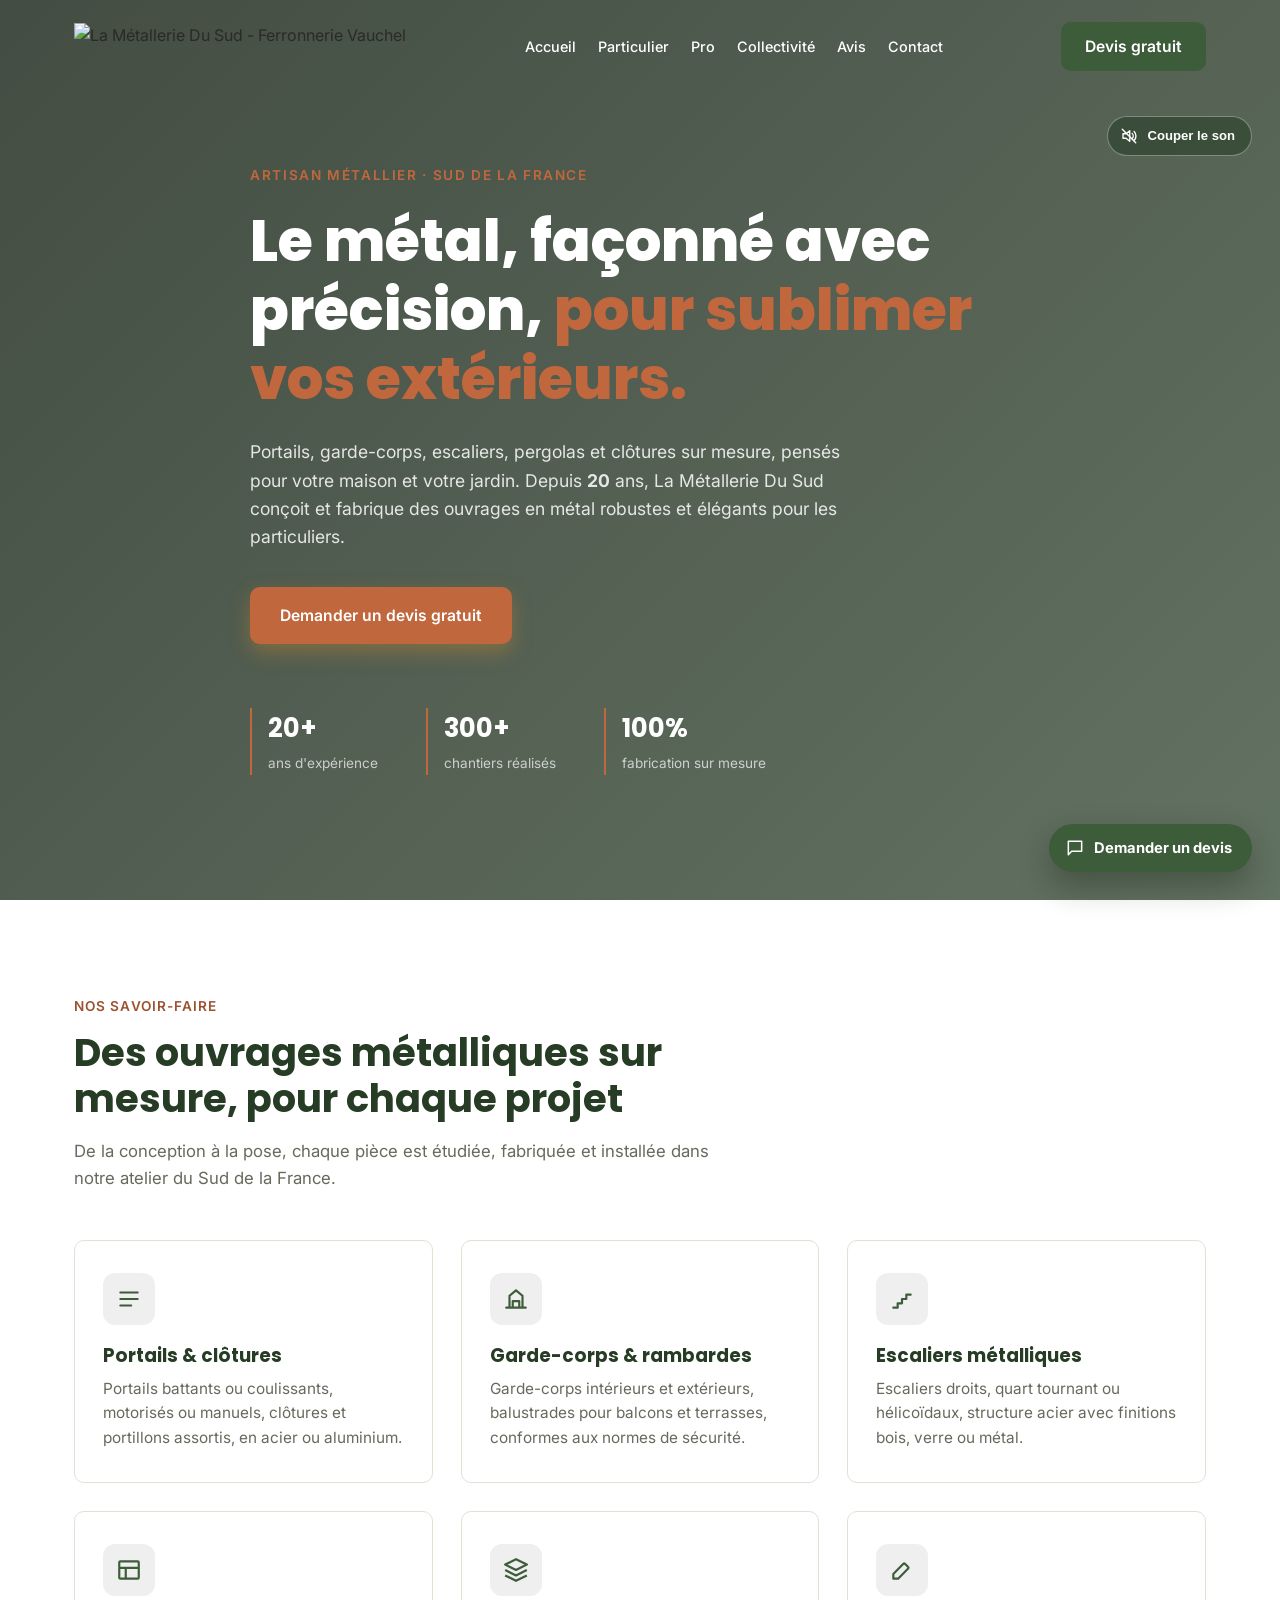
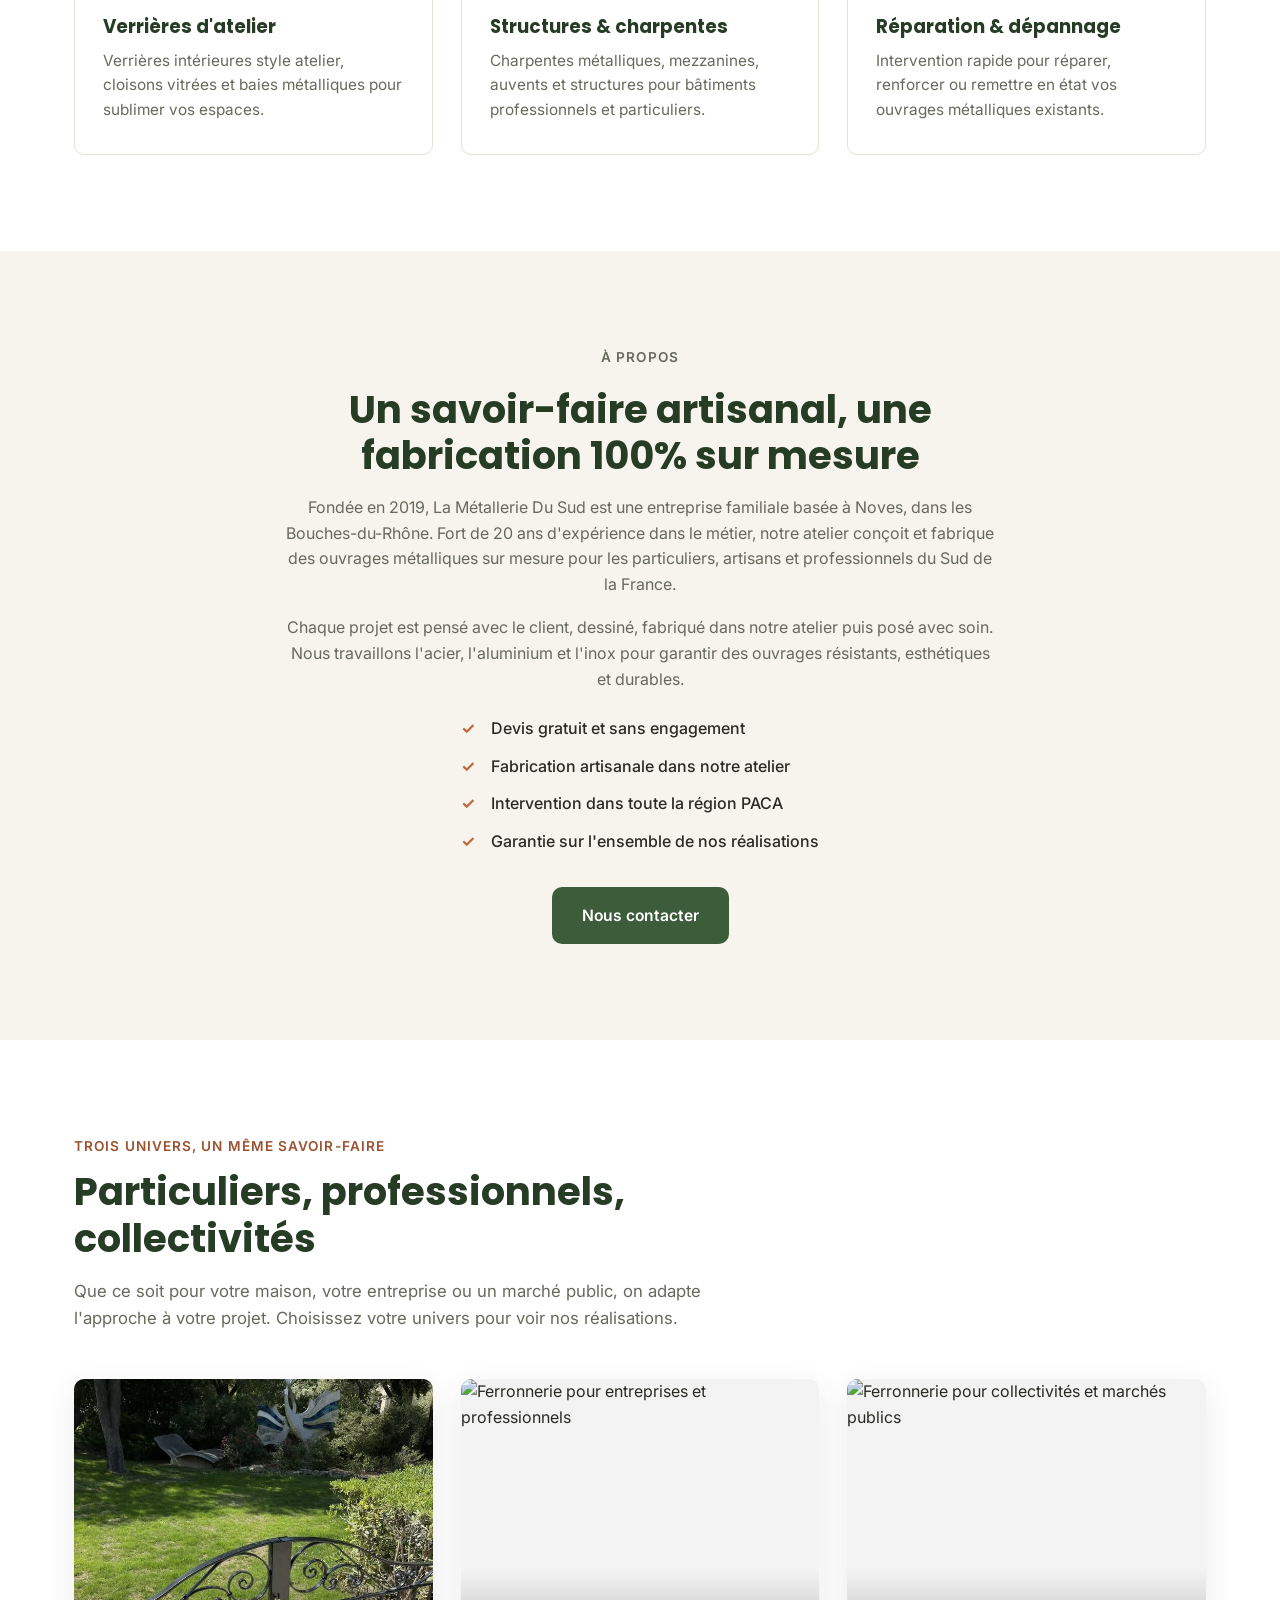
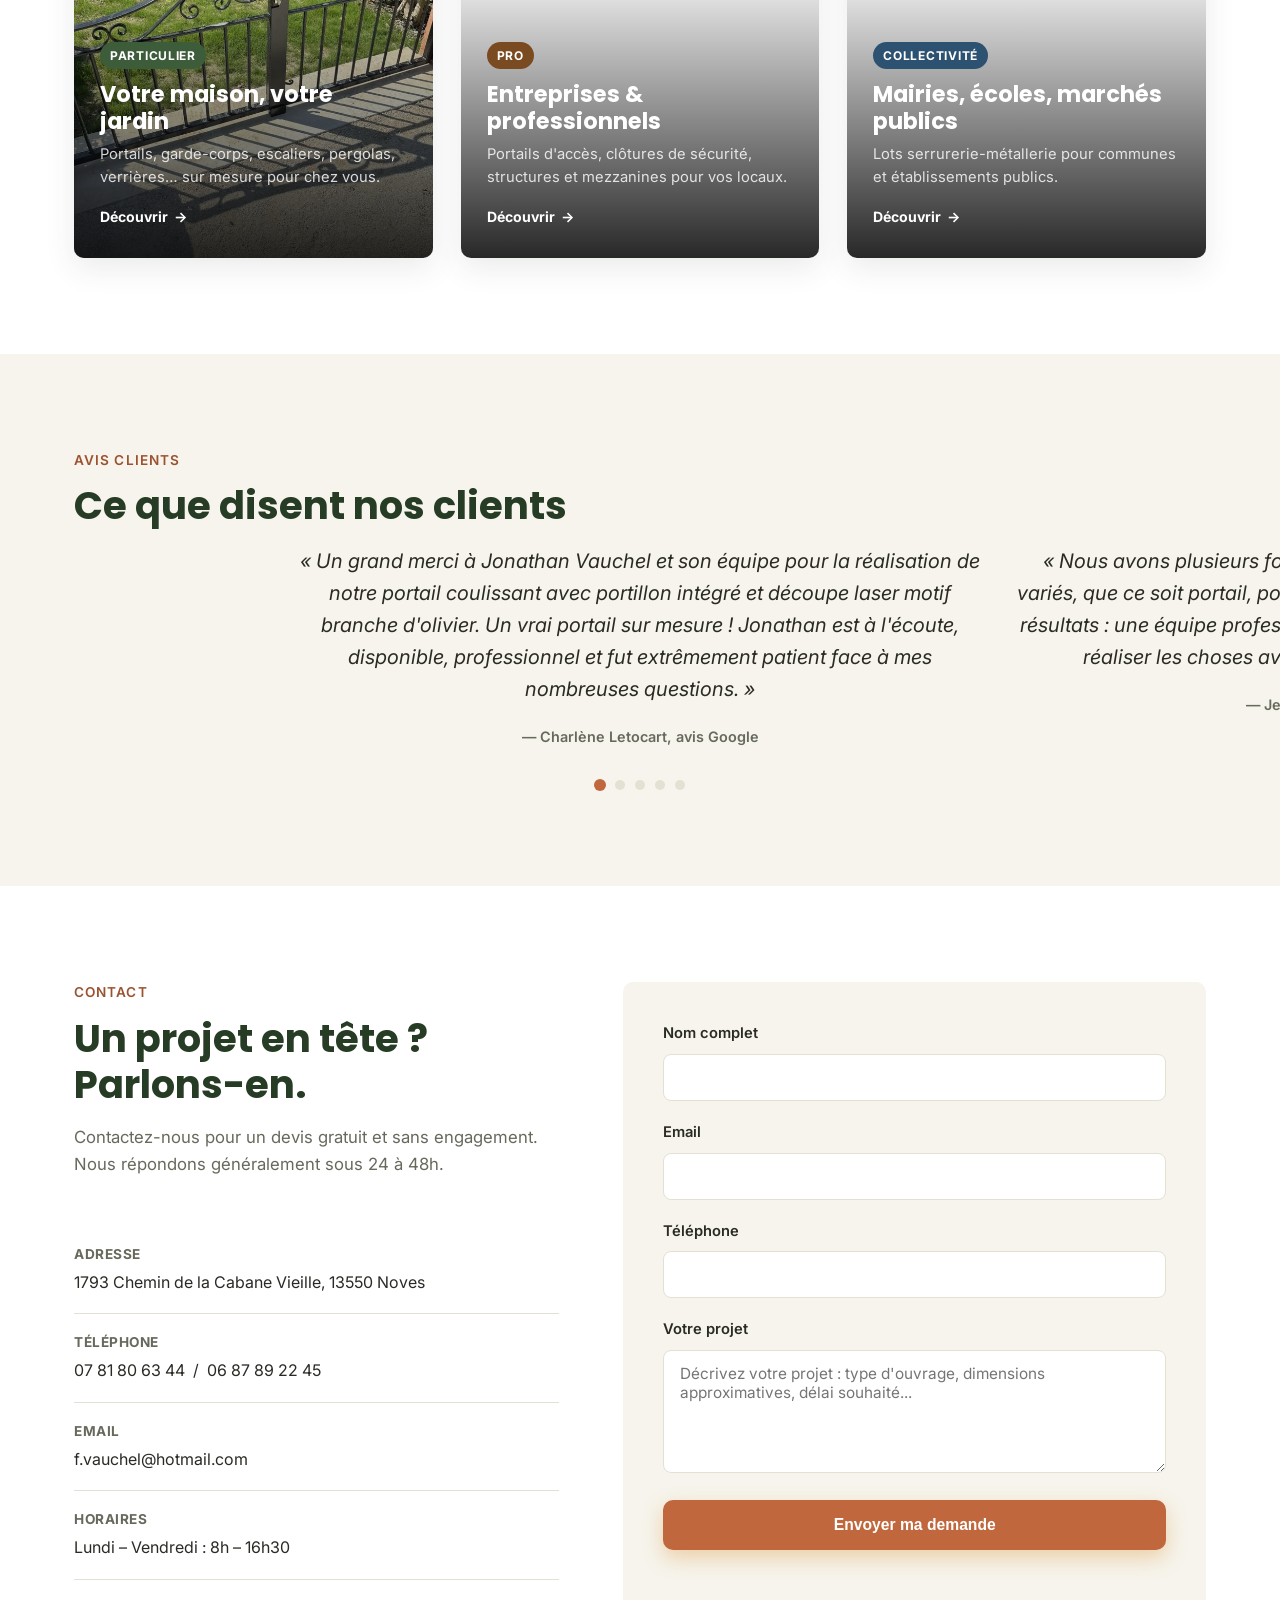
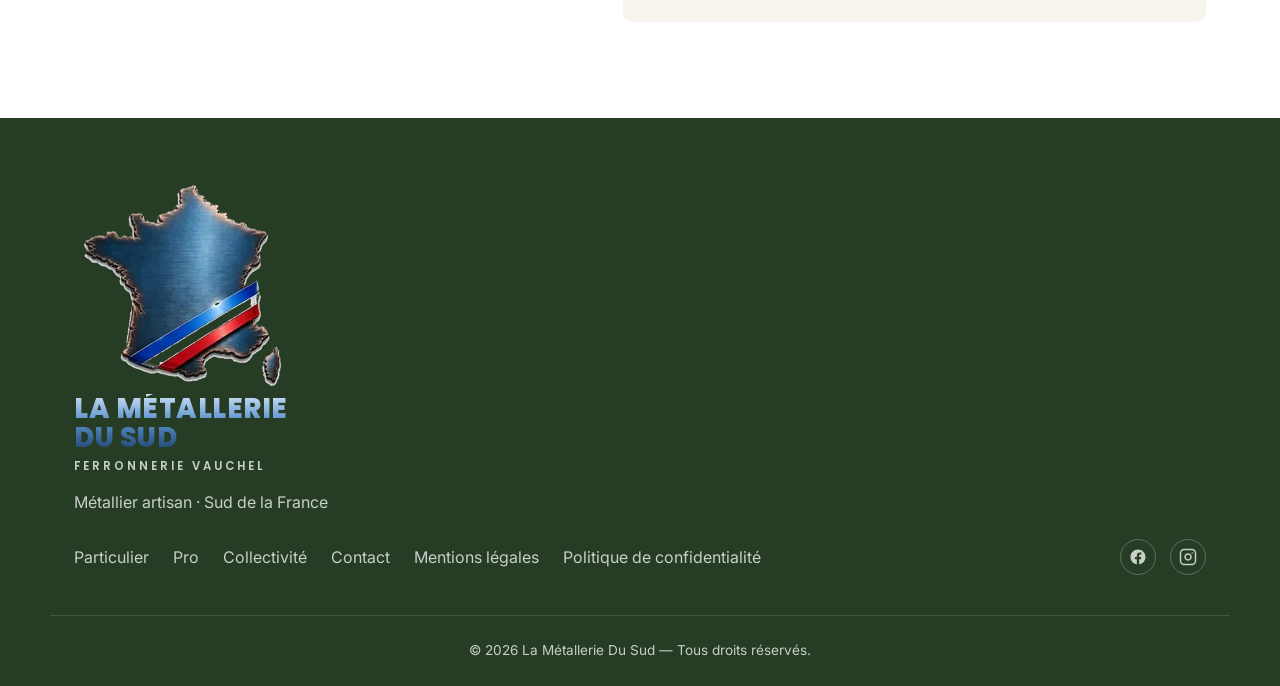
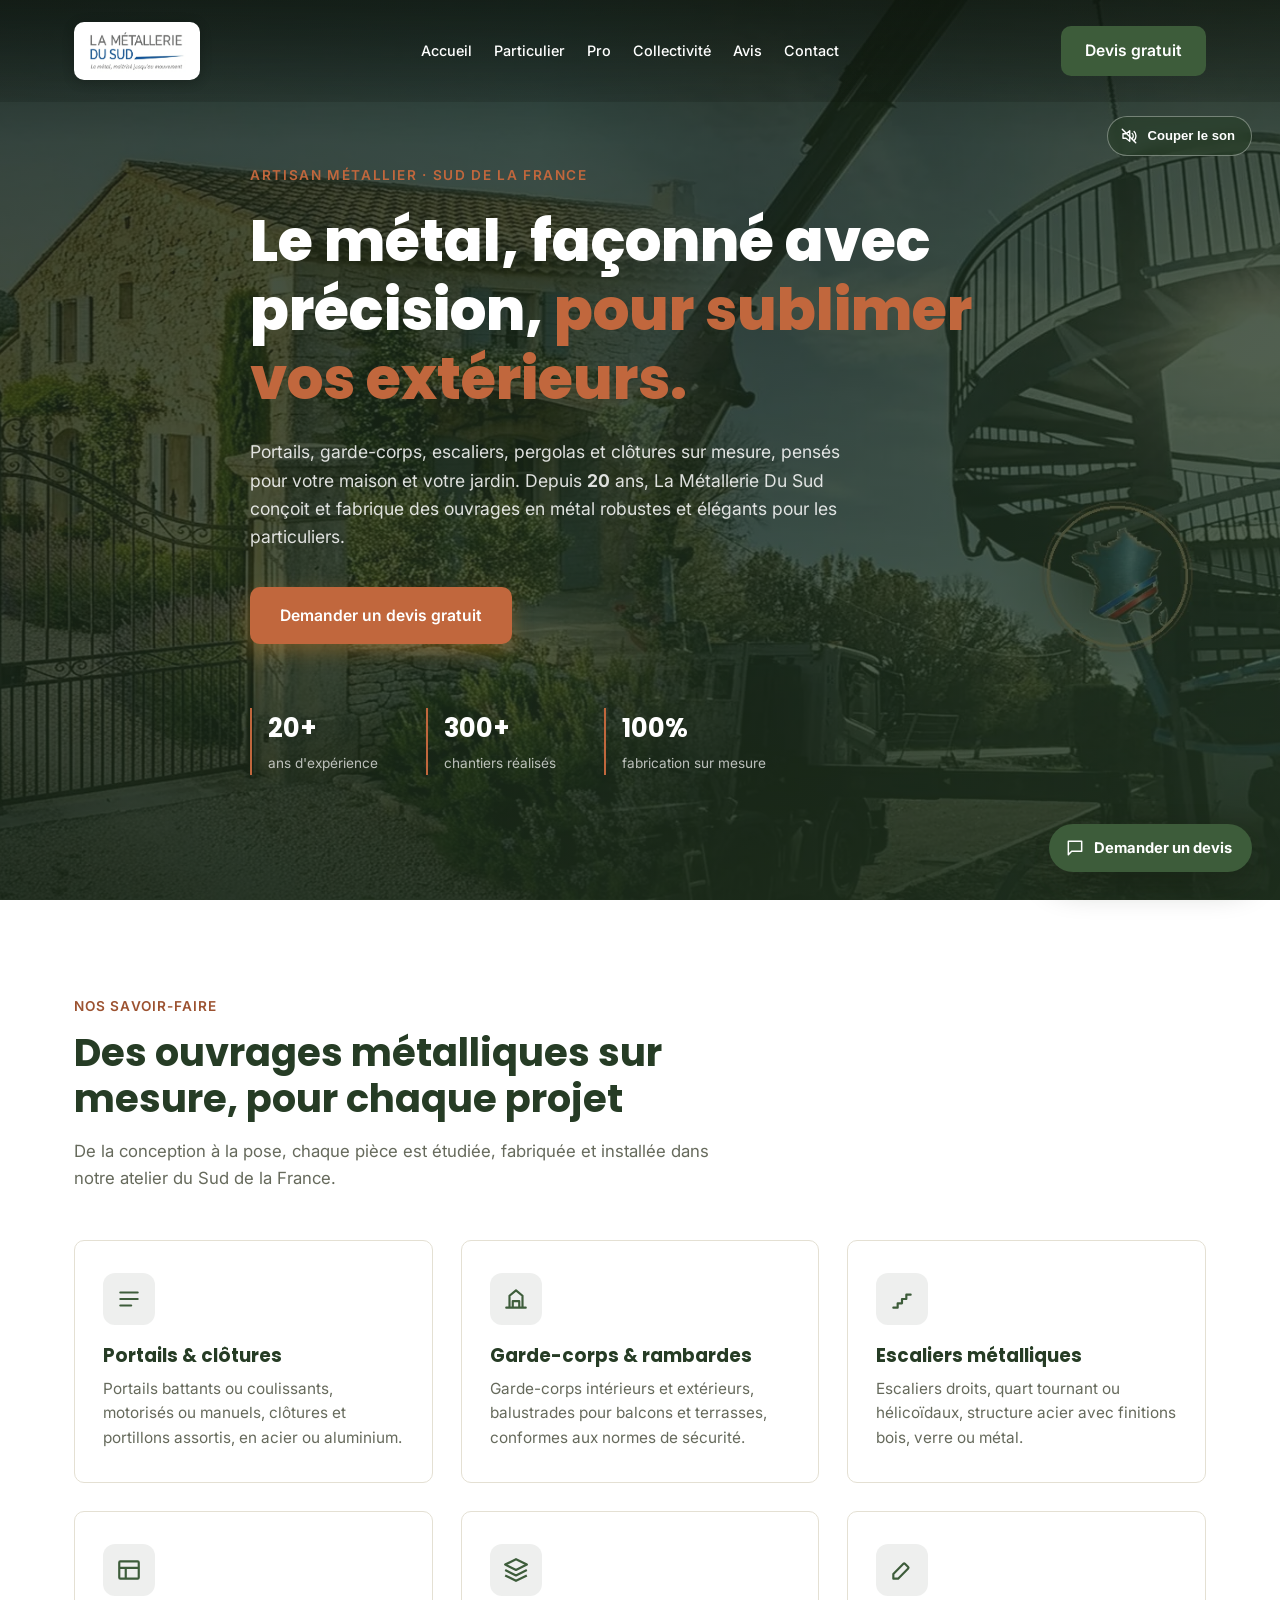
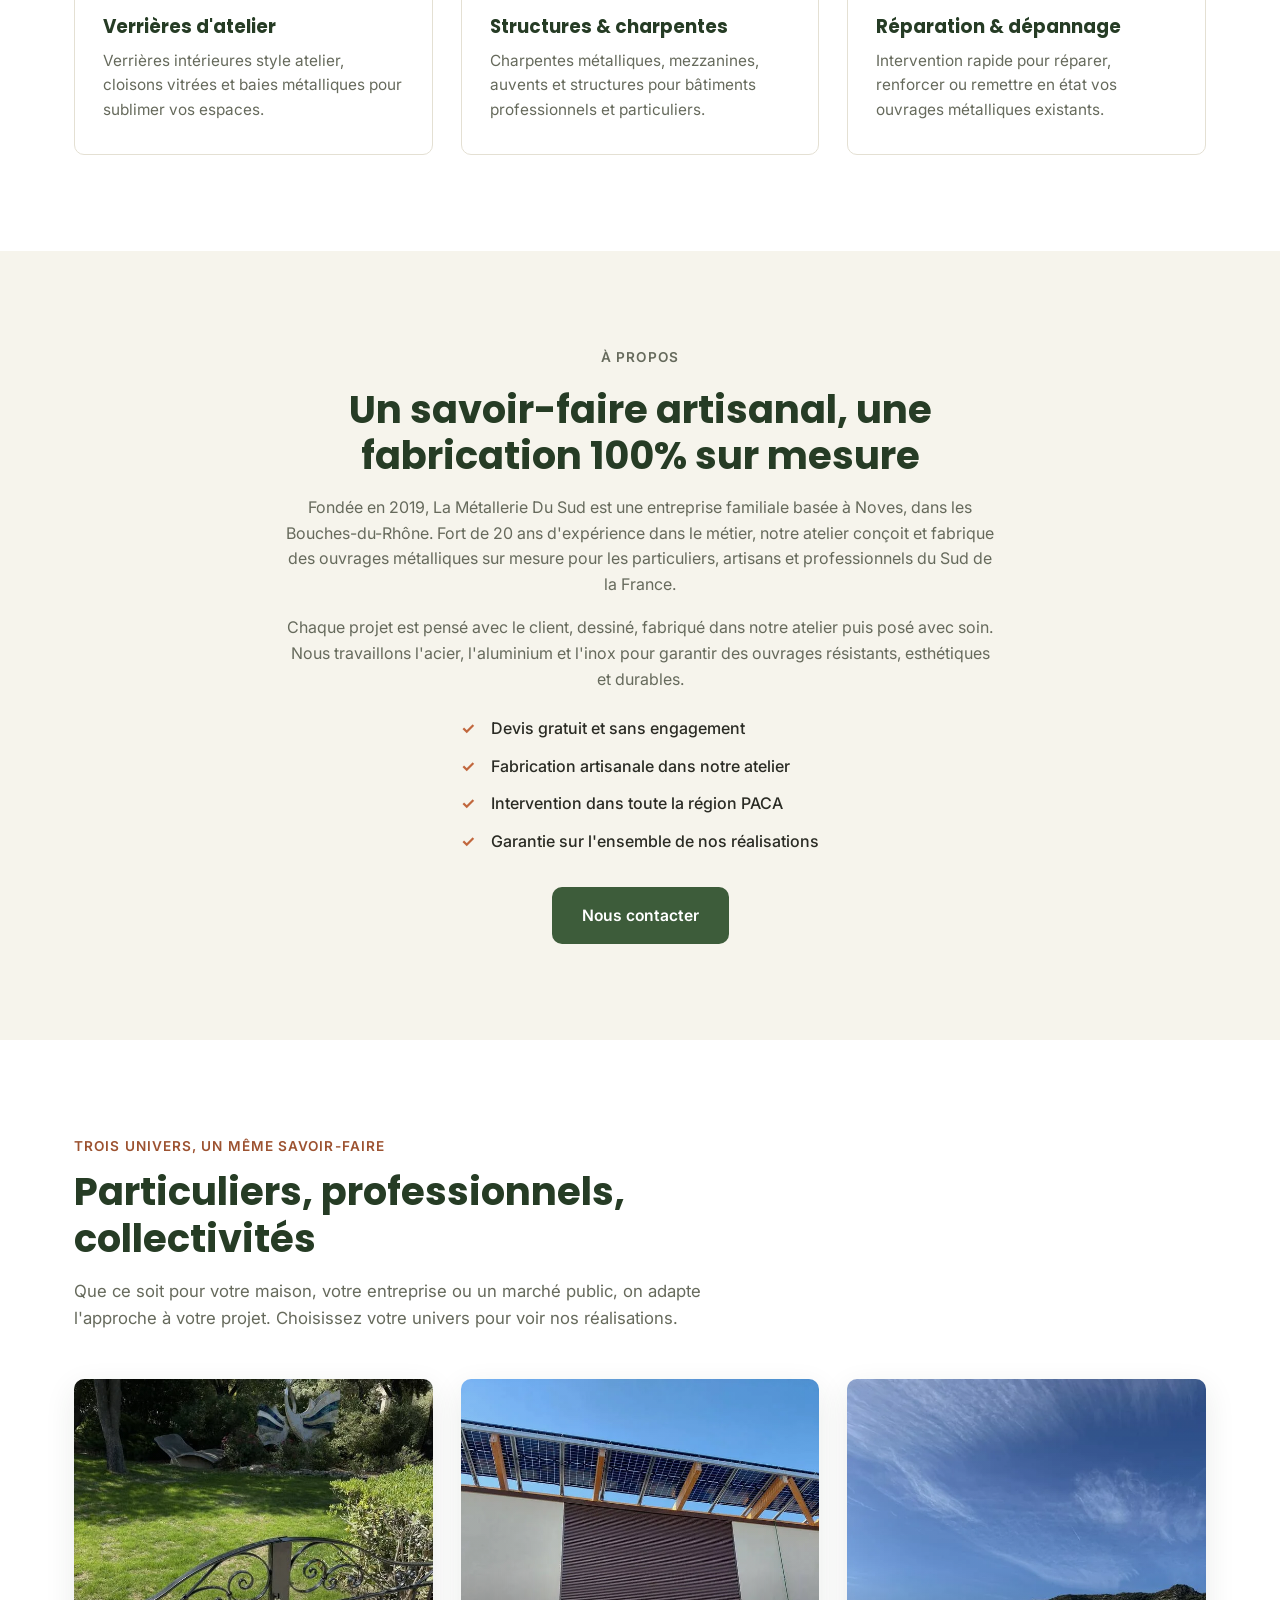
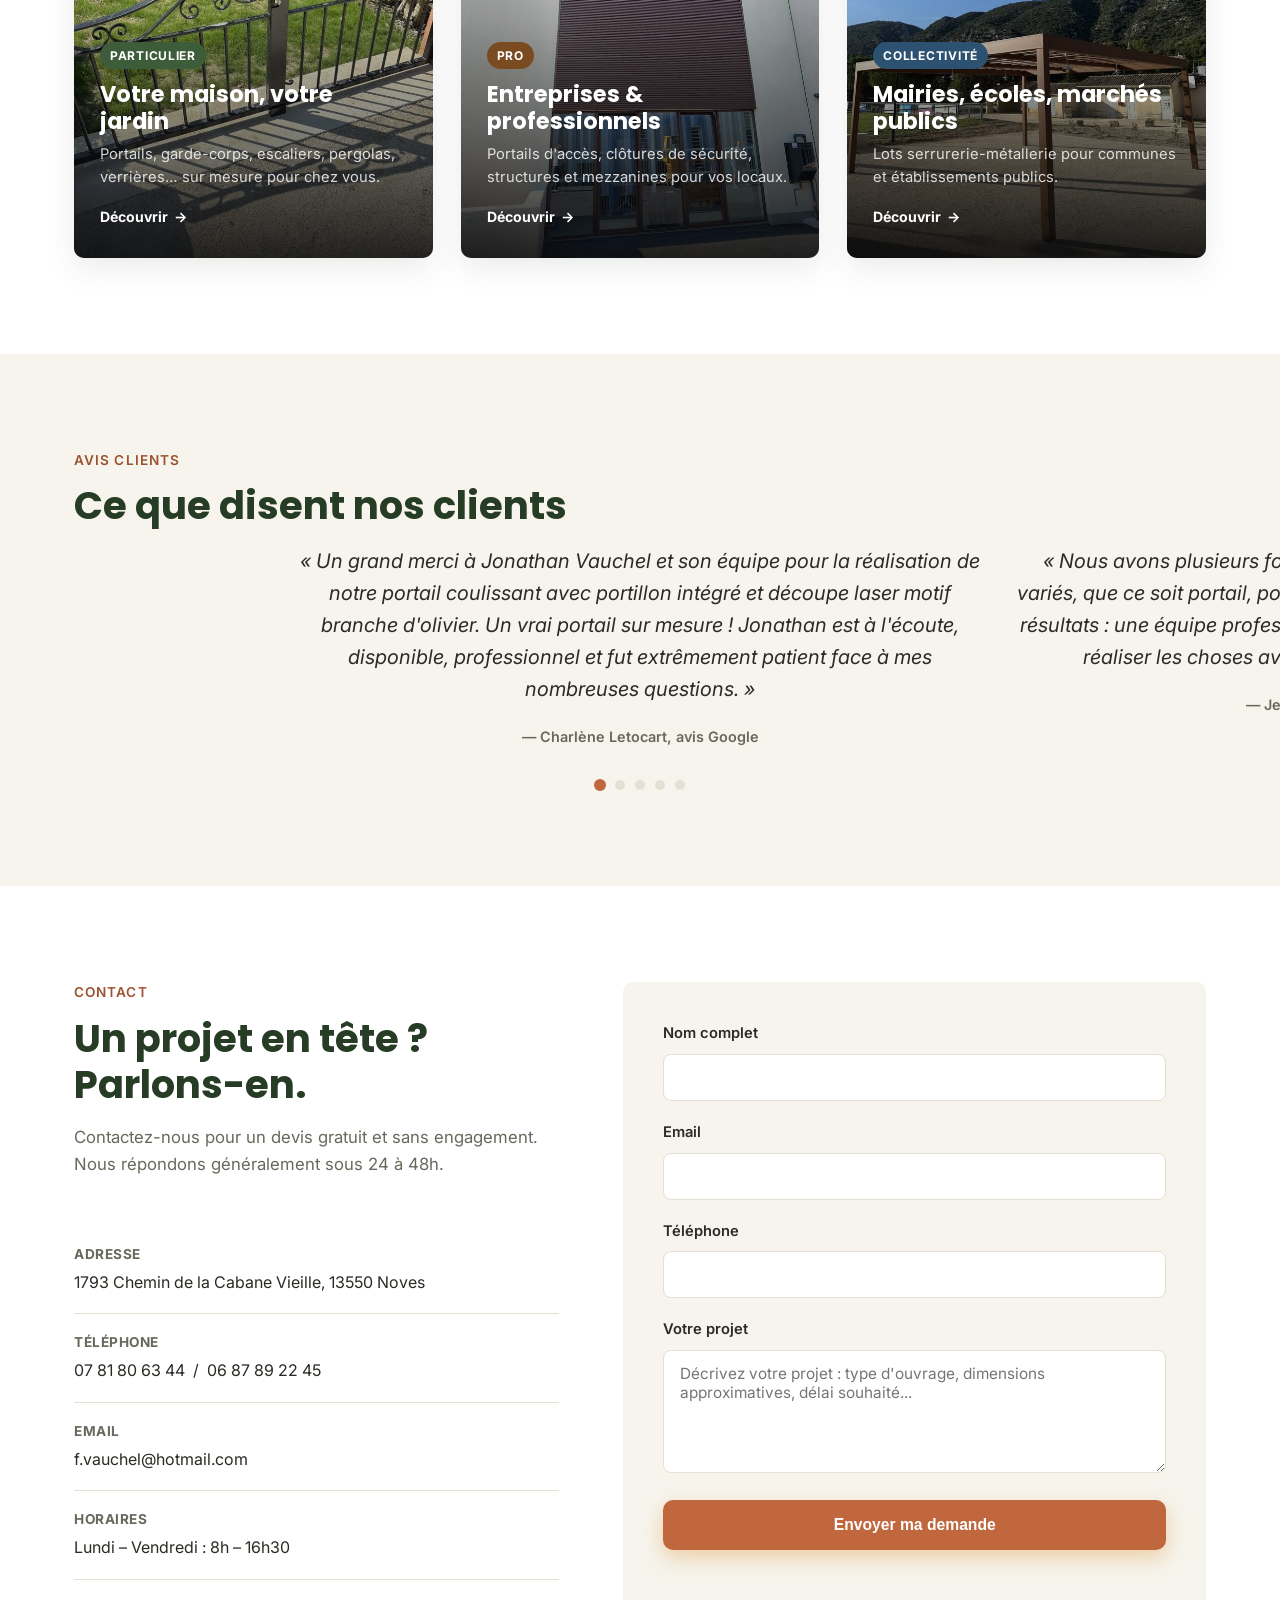
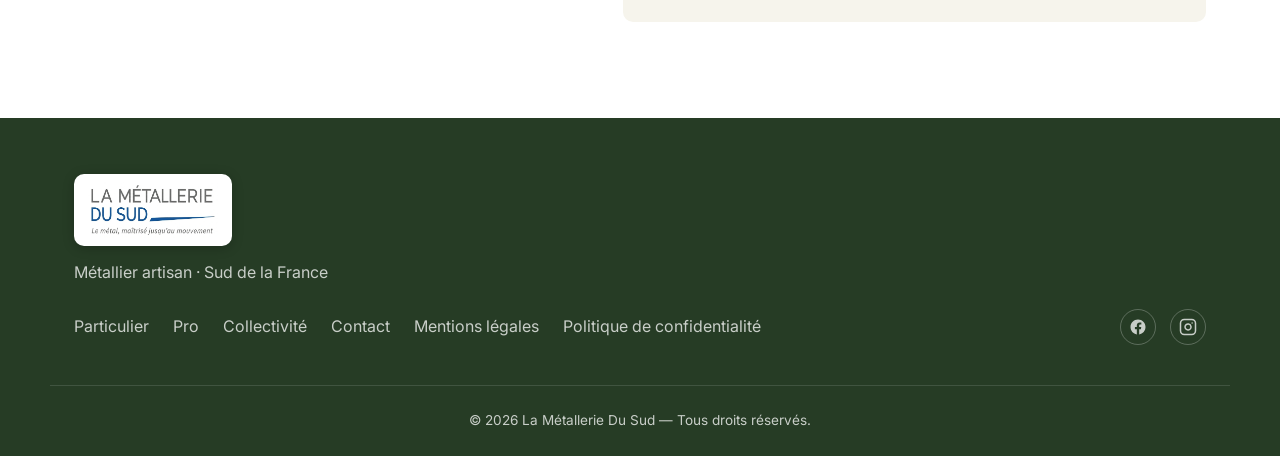
